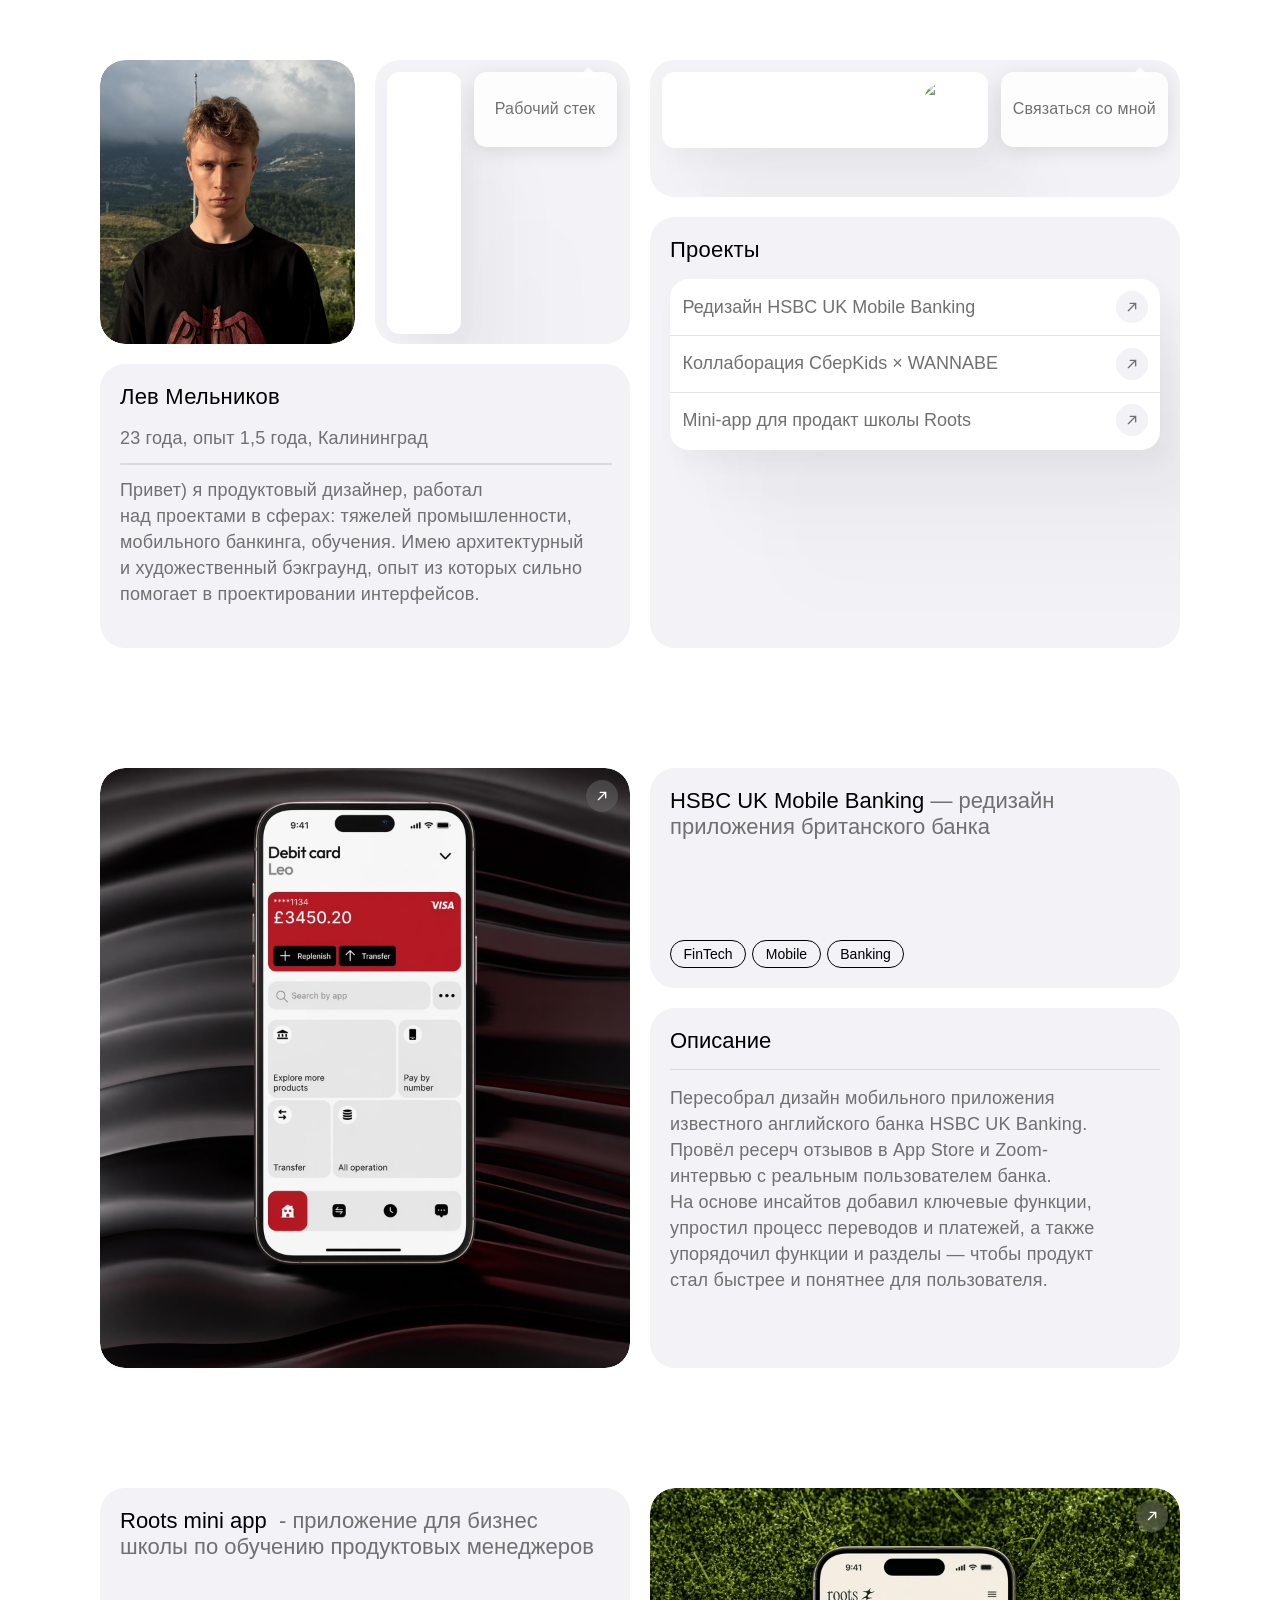
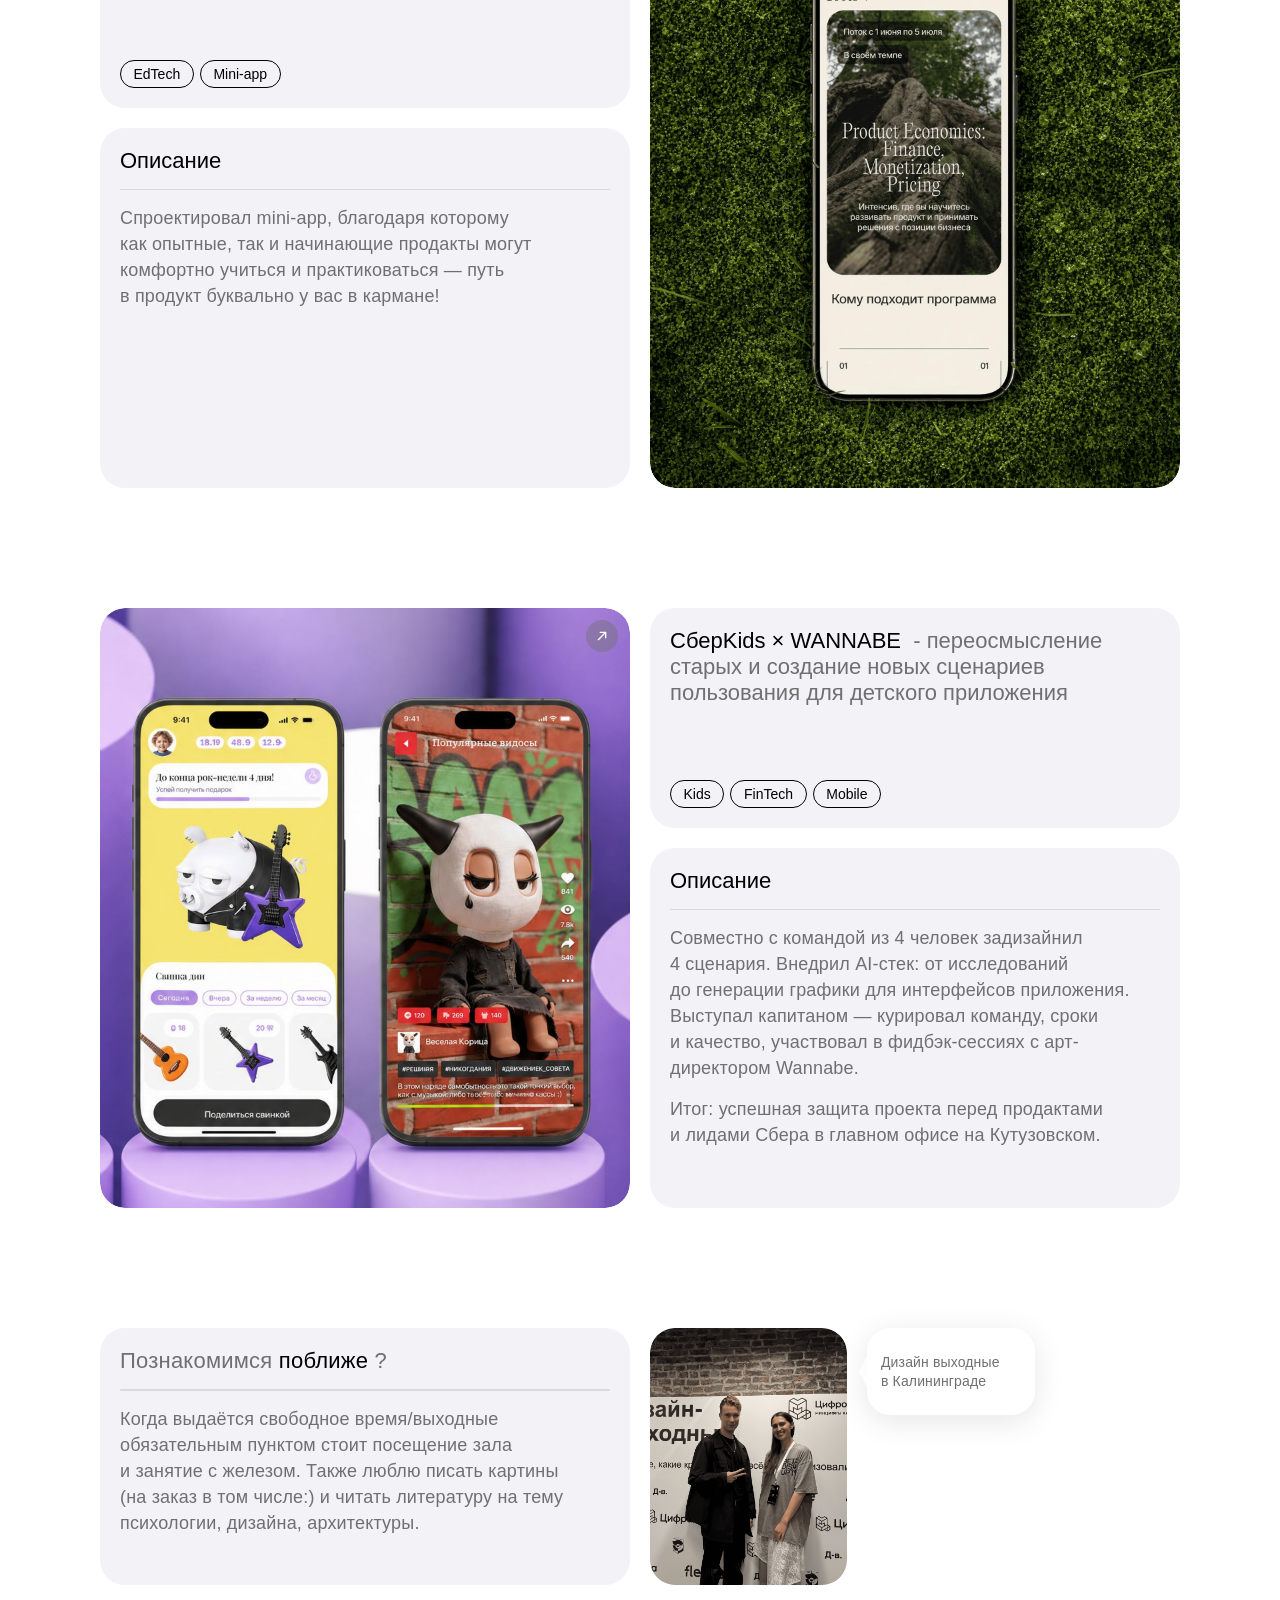
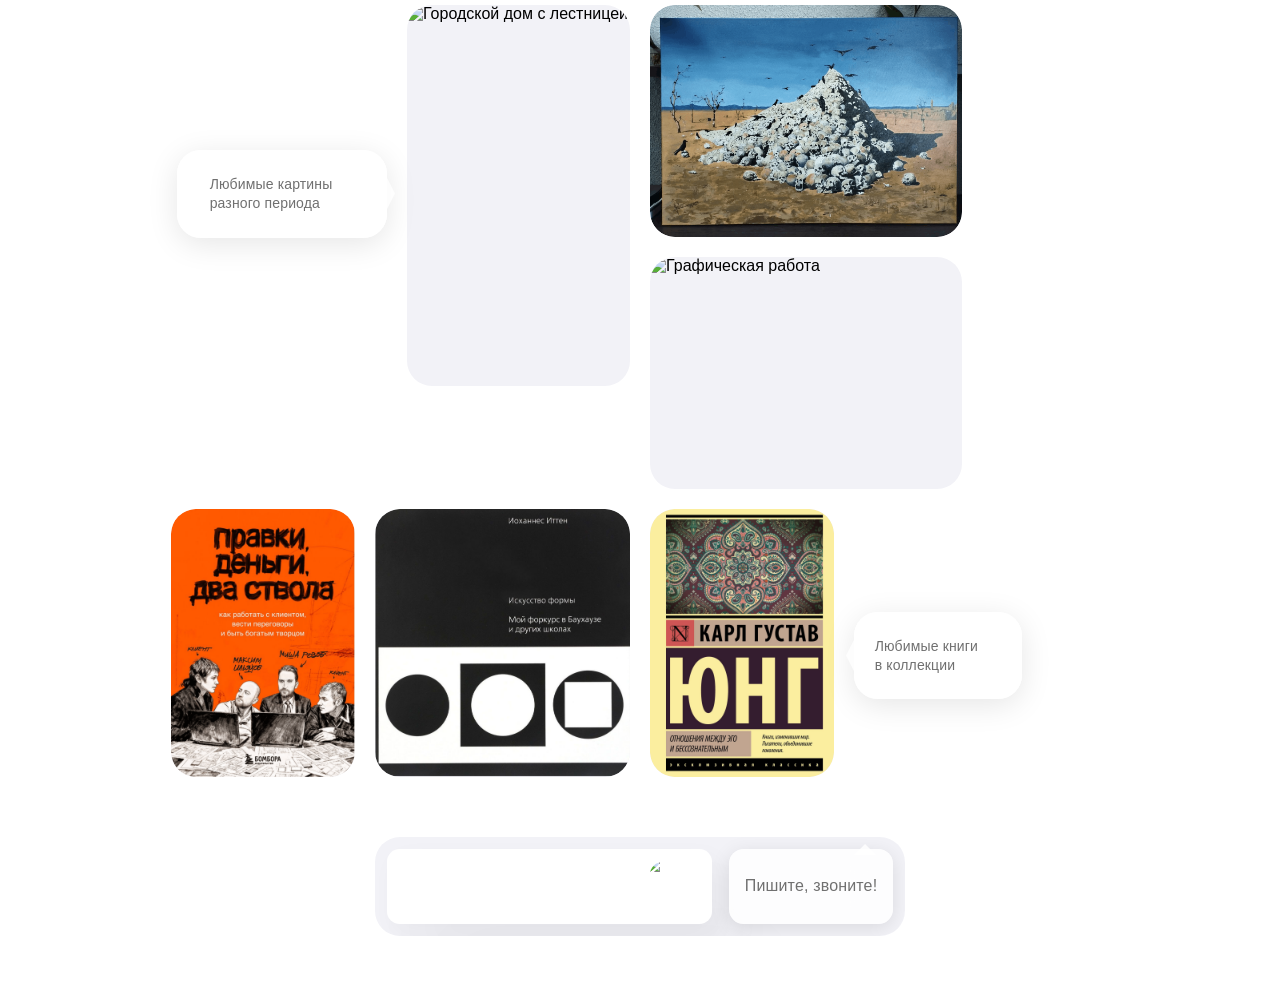
==== index.html @ fb7e4f83 "Add files via upload" ====
<!doctype html>
<html lang="ru">
  <head>
    <meta charset="UTF-8" />
    <meta name="viewport" content="width=device-width, initial-scale=1.0" />
    <title>Portfolio</title>
    <link rel="stylesheet" href="styles.css?v=4" />
  </head>
  <body>
    <main class="page-shell">
      <section class="cv-block" aria-label="Главная секция портфолио">
        <div class="cv-column cv-column-left">
          <article class="photo-card" aria-label="Фото Льва Мельникова">
            <div class="photo-frame">
              <img
                src="assets/Imagemain.png"
                alt="Лев Мельников"
              />
            </div>
          </article>

          <article class="soft-card tools-card" aria-label="Рабочий стек">
            <div class="icon-stack shadow-card">
              <span class="sprite-icon sprite-figma" aria-label="Figma"></span>
              <span class="sprite-icon sprite-ai" aria-label="Adobe Illustrator"></span>
              <span class="sprite-icon sprite-cinema" aria-label="Cinema 4D"></span>
              <span class="sprite-icon sprite-ps" aria-label="Adobe Photoshop"></span>
            </div>
            <div class="popover popover-tools">Рабочий стек</div>
          </article>

          <article class="soft-card bio-card">
            <h1>Лев Мельников</h1>
            <div class="bio-content">
              <p class="bio-meta">23 года, опыт 1,5 года, Калининград</p>
              <span class="divider" aria-hidden="true"></span>
              <p>
                Привет) я&nbsp;продуктовый дизайнер, работал над&nbsp;проектами
                в&nbsp;сферах: тяжелей промышленности, мобильного банкинга,
                обучения. Имею архитектурный и&nbsp;художественный бэкграунд,
                опыт из&nbsp;которых сильно помогает в&nbsp;проектировании
                интерфейсов.
              </p>
            </div>
          </article>
        </div>

        <div class="cv-column cv-column-right">
          <article class="soft-card contacts-card" aria-label="Контакты">
            <div class="social-row shadow-card">
              <a
                class="sprite-icon sprite-gmail"
                href="https://mail.google.com/mail/u/1"
                aria-label="Gmail"
                target="_blank"
                rel="noopener noreferrer"
              ></a>
              <a
                class="sprite-icon sprite-vk"
                href="https://vk.com/leonardofrozen2003"
                aria-label="VK"
                target="_blank"
                rel="noopener noreferrer"
              ></a>
              <a
                class="sprite-icon sprite-cv"
                href="assets/lev-melnikov-cv.pdf"
                aria-label="CV"
                target="_blank"
                rel="noopener noreferrer"
              ></a>
              <a
                class="sprite-icon sprite-telegram"
                href="https://t.me/LeonardoFrozen"
                aria-label="Telegram"
                target="_blank"
                rel="noopener noreferrer"
              ></a>
              <a
                class="instagram-icon"
                href="https://www.instagram.com/leonardo_frozen03?igsh=MW1ka3NqbWczMG00eA%3D%3D&utm_source=qr"
                aria-label="Instagram"
                target="_blank"
                rel="noopener noreferrer"
              >
                <img
                  src="https://www.figma.com/api/mcp/asset/11776b9b-a28b-4581-b0d5-c467a9445876"
                  alt=""
                />
              </a>
            </div>
            <div class="popover popover-contact">Связаться со мной</div>
          </article>

          <article class="soft-card projects-card">
            <h2>Проекты</h2>
            <div class="projects-list shadow-card">
              <a href="#project-hsbc" class="project-link">
                <span>Редизайн HSBC UK Mobile Banking</span>
                <span class="arrow-chip" aria-hidden="true">
                  <svg viewBox="0 0 24 24" focusable="false">
                    <path d="M8 16L16 8M10 8h6v6" />
                  </svg>
                </span>
              </a>
              <a href="#project-wannabe" class="project-link">
                <span>Коллаборация СберKids × WANNABE</span>
                <span class="arrow-chip" aria-hidden="true">
                  <svg viewBox="0 0 24 24" focusable="false">
                    <path d="M8 16L16 8M10 8h6v6" />
                  </svg>
                </span>
              </a>
              <a href="#project-roots" class="project-link">
                <span>Mini-app для продакт школы Roots</span>
                <span class="arrow-chip" aria-hidden="true">
                  <svg viewBox="0 0 24 24" focusable="false">
                    <path d="M8 16L16 8M10 8h6v6" />
                  </svg>
                </span>
              </a>
            </div>
          </article>
        </div>
      </section>

      <section class="project-block" id="project-hsbc" aria-label="Проект HSBC UK Mobile Banking">
        <a
          class="project-visual"
          href="https://www.behance.net/gallery/237575793/UXUI-design-for-mobile-banking-app"
          aria-label="Открыть проект HSBC UK Mobile Banking"
          target="_blank"
          rel="noopener noreferrer"
        >
          <img
            src="assets/image%20product%201.png"
            alt="Экран мобильного приложения HSBC UK Mobile Banking"
          />
          <span class="project-open-chip" aria-hidden="true">
            <svg viewBox="0 0 24 24" focusable="false">
              <path d="M8 16L16 8M10 8h6v6" />
            </svg>
          </span>
        </a>

        <div class="project-info-column">
          <article class="soft-card project-summary-card">
            <h2>
              <span>HSBC UK Mobile Banking</span>
              <span> — редизайн приложения британского банка</span>
            </h2>
            <div class="project-tags" aria-label="Категории проекта">
              <span>FinTech</span>
              <span>Mobile</span>
              <span>Banking</span>
            </div>
          </article>

          <article class="soft-card project-description-card">
            <h2>Описание</h2>
            <span class="divider" aria-hidden="true"></span>
            <p>
              Пересобрал дизайн мобильного приложения известного английского
              банка HSBC UK Banking. Провёл ресерч отзывов в&nbsp;App Store
              и&nbsp;Zoom-интервью с&nbsp;реальным пользователем банка.
              На&nbsp;основе инсайтов добавил ключевые функции, упростил
              процесс переводов и&nbsp;платежей, а&nbsp;также упорядочил
              функции и&nbsp;разделы&nbsp;— чтобы&nbsp;продукт стал быстрее
              и&nbsp;понятнее для&nbsp;пользователя.
            </p>
          </article>
        </div>
      </section>

      <section class="project-block project-block-reversed" id="project-roots" aria-label="Проект Roots mini app">
        <div class="project-info-column">
          <article class="soft-card project-summary-card">
            <h2>
              <span>Roots mini app</span>
              <span>&nbsp;- приложение для&nbsp;бизнес школы по&nbsp;обучению продуктовых менеджеров</span>
            </h2>
            <div class="project-tags" aria-label="Категории проекта">
              <span>EdTech</span>
              <span>Mini-app</span>
            </div>
          </article>

          <article class="soft-card project-description-card">
            <h2>Описание</h2>
            <span class="divider" aria-hidden="true"></span>
            <p>
              Спроектировал mini-app, благодаря которому как&nbsp;опытные,
              так&nbsp;и&nbsp;начинающие продакты могут комфортно учиться
              и&nbsp;практиковаться&nbsp;— путь в&nbsp;продукт буквально
              у&nbsp;вас в&nbsp;кармане!
            </p>
          </article>
        </div>

        <a
          class="project-visual"
          href="roots-project.html"
          aria-label="Открыть проект Roots mini app"
          target="_blank"
          rel="noopener noreferrer"
        >
          <img
            src="assets/image%20product%202.png"
            alt="Экран mini-app Roots"
          />
          <span class="project-open-chip" aria-hidden="true">
            <svg viewBox="0 0 24 24" focusable="false">
              <path d="M8 16L16 8M10 8h6v6" />
            </svg>
          </span>
        </a>
      </section>

      <section class="project-block" id="project-wannabe" aria-label="Проект СберKids × WANNABE">
        <a
          class="project-visual project-visual-cropped"
          href="https://www.behance.net/gallery/248340277/Prodlenka-II-sberKids"
          aria-label="Открыть проект СберKids × WANNABE"
          target="_blank"
          rel="noopener noreferrer"
        >
          <img
            src="assets/image%20product%203.png"
            alt="Экраны детского приложения СберKids × WANNABE"
          />
          <span class="project-open-chip" aria-hidden="true">
            <svg viewBox="0 0 24 24" focusable="false">
              <path d="M8 16L16 8M10 8h6v6" />
            </svg>
          </span>
        </a>

        <div class="project-info-column">
          <article class="soft-card project-summary-card">
            <h2>
              <span>СберKids × WANNABE</span>
              <span>&nbsp;- переосмысление старых и&nbsp;создание новых сценариев пользования для&nbsp;детского приложения</span>
            </h2>
            <div class="project-tags" aria-label="Категории проекта">
              <span>Kids</span>
              <span>FinTech</span>
              <span>Mobile</span>
            </div>
          </article>

          <article class="soft-card project-description-card project-description-card-wide">
            <h2>Описание</h2>
            <span class="divider" aria-hidden="true"></span>
            <p>
              Совместно с&nbsp;командой из&nbsp;4&nbsp;человек задизайнил
              4&nbsp;сценария. Внедрил AI-стек: от&nbsp;исследований
              до&nbsp;генерации графики для&nbsp;интерфейсов приложения.
              Выступал капитаном&nbsp;— курировал команду, сроки
              и&nbsp;качество, участвовал в&nbsp;фидбэк-сессиях
              с&nbsp;арт-директором Wannabe.
            </p>
            <p>
              Итог: успешная защита проекта перед&nbsp;продактами
              и&nbsp;лидами Сбера в&nbsp;главном офисе на&nbsp;Кутузовском.
            </p>
          </article>
        </div>
      </section>

      <section class="about-block" aria-label="Обо мне">
        <article class="soft-card about-text-card">
          <h2>
            <span>Познакомимся </span><span>поближе</span><span> ?</span>
          </h2>
          <span class="divider" aria-hidden="true"></span>
          <p>
            Когда выдаётся свободное время/выходные обязательным пунктом стоит
            посещение зала и&nbsp;занятие с&nbsp;железом. Также&nbsp;люблю
            писать картины (на&nbsp;заказ в&nbsp;том&nbsp;числе:) и&nbsp;читать
            литературу на&nbsp;тему психологии, дизайна, архитектуры.
          </p>
        </article>

        <figure class="about-photo about-photo-event">
          <img
            src="assets/image1.png"
            alt="Лев на дизайн-выходных в Калининграде"
          />
        </figure>
        <figure class="about-photo about-photo-book-orange">
          <img
            src="assets/image7.png"
            alt="Книга Правки, деньги, два ствола"
          />
        </figure>
        <figure class="about-photo about-photo-book-jung">
          <img
            src="assets/image5.png"
            alt="Книга Карл Густав Юнг"
          />
        </figure>
        <figure class="about-photo about-photo-book-form">
          <img
            src="assets/image6.png"
            alt="Книга Искусство формы"
          />
        </figure>
        <figure class="about-photo about-photo-painting-blue">
          <img
            src="assets/image3.png"
            alt="Картина с морским пейзажем"
          />
        </figure>
        <figure class="about-photo about-photo-drawing">
          <img
            src="assets/image4.png"
            alt="Графическая работа"
          />
        </figure>
        <figure class="about-photo about-photo-house">
          <img
            src="assets/image2.png"
            alt="Городской дом с лестницей"
          />
        </figure>

        <div class="about-callout about-callout-event">
          <p>Дизайн выходные</p>
          <p>в&nbsp;Калининграде</p>
        </div>
        <div class="about-callout about-callout-paintings">
          <p>Любимые картины</p>
          <p>разного периода</p>
        </div>
        <div class="about-callout about-callout-books">
          <p>Любимые книги</p>
          <p>в&nbsp;коллекции</p>
        </div>

        <div class="about-contact-bar soft-card">
          <div class="about-social-row shadow-card">
            <a
              class="sprite-icon sprite-gmail"
              href="https://mail.google.com/mail/u/1"
              aria-label="Gmail"
              target="_blank"
              rel="noopener noreferrer"
            ></a>
            <a
              class="sprite-icon sprite-vk"
              href="https://vk.com/leonardofrozen2003"
              aria-label="VK"
              target="_blank"
              rel="noopener noreferrer"
            ></a>
            <a
              class="sprite-icon sprite-cv"
              href="assets/lev-melnikov-cv.pdf"
              aria-label="CV"
              target="_blank"
              rel="noopener noreferrer"
            ></a>
            <a
              class="sprite-icon sprite-telegram"
              href="https://t.me/LeonardoFrozen"
              aria-label="Telegram"
              target="_blank"
              rel="noopener noreferrer"
            ></a>
            <a
              class="instagram-icon"
              href="https://www.instagram.com/leonardo_frozen03?igsh=MW1ka3NqbWczMG00eA%3D%3D&utm_source=qr"
              aria-label="Instagram"
              target="_blank"
              rel="noopener noreferrer"
            >
              <img
                src="https://www.figma.com/api/mcp/asset/7b0c430f-86d0-4d1e-bb7d-20600fe38db0"
                alt=""
              />
            </a>
          </div>
          <div class="popover about-contact-popover">Пишите, звоните!</div>
        </div>
      </section>
    </main>
  </body>
</html>
---- styles.css ----
:root {
  --asset-sprite: url("https://www.figma.com/api/mcp/asset/a14ec272-a2e9-4546-84e0-f333217ca98d");
  --surface: #f2f2f7;
  --line: rgba(0, 0, 0, 0.1);
  --text: #000;
  --muted: #707070;
  --card-radius: 25px;
  --inner-radius: 12.5px;
  --soft-shadow:
    166.25px 231.875px 80px rgba(56, 56, 56, 0),
    106.25px 148.125px 73.125px rgba(56, 56, 56, 0.01),
    60px 83.75px 61.875px rgba(56, 56, 56, 0.02),
    26.875px 36.875px 45.625px rgba(56, 56, 56, 0.03),
    6.875px 9.375px 25px rgba(56, 56, 56, 0.04);
  font-family: "SF Pro Display", "SF Pro Text", -apple-system, BlinkMacSystemFont,
    "Segoe UI", sans-serif;
}

* {
  box-sizing: border-box;
}

html,
body {
  margin: 0;
  min-height: 100%;
}

html {
  scroll-behavior: smooth;
}

body {
  background: #fff;
  color: var(--text);
}

a {
  color: inherit;
  text-decoration: none;
}

.page-shell {
  min-height: 100vh;
  display: flex;
  flex-direction: column;
  align-items: center;
  padding-inline: 0;
  padding-block: 0;
}

.cv-block {
  width: min(100%, 1200px);
  min-height: 708px;
  margin-inline: auto;
  display: grid;
  grid-template-columns: repeat(2, 530px);
  gap: 20px;
  justify-content: center;
  padding: 60px;
  background: #fff;
}

.project-block {
  width: min(100%, 1200px);
  min-height: 720px;
  margin-inline: auto;
  scroll-margin-top: 0;
  display: grid;
  grid-template-columns: repeat(2, 530px);
  grid-template-rows: 600px;
  gap: 20px;
  justify-content: center;
  padding: 60px;
  background: #fff;
}

.cv-column {
  width: 530px;
}

.cv-column-left {
  display: grid;
  grid-template-columns: repeat(2, 255px);
  grid-template-rows: repeat(2, 284px);
  gap: 20px;
}

.cv-column-right {
  display: flex;
  flex-direction: column;
  gap: 20px;
}

.soft-card {
  overflow: hidden;
  border-radius: var(--card-radius);
  background: var(--surface);
}

.shadow-card {
  background: #fff;
  border-radius: var(--inner-radius);
  box-shadow: var(--soft-shadow);
}

.photo-card {
  position: relative;
  overflow: hidden;
  border-radius: var(--card-radius);
}

.photo-frame {
  position: absolute;
  inset: 0;
  width: 100%;
  height: 100%;
  overflow: hidden;
  border-radius: var(--card-radius);
}

.photo-frame img {
  position: absolute;
  inset: 0;
  width: 100%;
  height: 100%;
  max-width: none;
  object-fit: fill;
}

.tools-card {
  position: relative;
  display: flex;
  align-items: flex-start;
  gap: 12.5px;
  padding: 12px;
}

.icon-stack {
  width: 74px;
  min-height: 261.5px;
  display: flex;
  flex-direction: column;
  gap: 12.5px;
  align-items: flex-start;
  padding: 12px;
}

.contacts-card {
  height: 137px;
  display: flex;
  align-items: flex-start;
  gap: 12.5px;
  padding: 12px;
}

.social-row {
  width: 326px;
  height: 76px;
  display: flex;
  align-items: flex-start;
  gap: 12.5px;
  padding: 13px;
}

.sprite-icon,
.instagram-icon {
  position: relative;
  display: block;
  width: 50px;
  height: 50px;
  flex: 0 0 50px;
  overflow: hidden;
  border-radius: 12.5px;
}

.sprite-icon::before {
  content: "";
  position: absolute;
  width: 398.85%;
  height: 408.24%;
  background-image: var(--asset-sprite);
  background-repeat: no-repeat;
  background-size: 100% 100%;
}

.sprite-figma::before {
  left: -149.28%;
  top: -27.75%;
}

.sprite-ai::before {
  left: -28.78%;
  top: -271.78%;
}

.sprite-cinema::before {
  left: -29.08%;
  top: -27.55%;
}

.sprite-ps::before {
  left: -269.73%;
  top: -27.55%;
}

.sprite-gmail::before {
  left: -149.46%;
  top: -149.49%;
}

.sprite-vk::before {
  left: -148.95%;
  top: -271.78%;
}

.sprite-cv::before {
  left: -270.01%;
  top: -271.78%;
}

.sprite-telegram::before {
  width: 400.58%;
  height: 404.66%;
  left: -271.03%;
  top: -148.18%;
}

.instagram-icon img {
  position: absolute;
  top: -15.71%;
  left: -16%;
  width: 132%;
  height: 128.93%;
  max-width: none;
}

.popover {
  position: relative;
  height: 75px;
  display: grid;
  place-items: center;
  text-align: center;
  color: var(--muted);
  font-size: 16px;
  font-weight: 300;
  line-height: 18.75px;
  letter-spacing: 0.16px;
  border-radius: 13px;
  background: rgba(255, 255, 255, 0.84);
  box-shadow: 0 3.875px 19.375px rgba(0, 0, 0, 0.1);
  backdrop-filter: blur(19.375px);
  -webkit-backdrop-filter: blur(19.375px);
}

.popover::before {
  content: "";
  position: absolute;
  top: -5px;
  right: 17px;
  width: 22px;
  height: 11px;
  border-radius: 4px 4px 0 0;
  background: rgba(255, 255, 255, 0.84);
  clip-path: polygon(50% 0, 100% 100%, 0 100%);
}

.popover-tools {
  width: 143px;
  margin-left: 0;
}

.popover-contact {
  width: 168px;
}

.popover-tools::before {
  right: 17.3px;
}

.popover-contact::before {
  right: 16.93px;
}

.bio-card {
  grid-column: 1 / span 2;
  padding: 20px;
}

.bio-card h1,
.projects-card h2 {
  margin: 0;
  color: var(--text);
  font-size: 22px;
  font-weight: 400;
  line-height: 1.2;
  letter-spacing: 0.22px;
}

.bio-content {
  width: 492px;
  display: flex;
  flex-direction: column;
  gap: 12px;
  margin-top: 15px;
}

.bio-content p {
  margin: 0;
  color: var(--muted);
  font-size: 18px;
  font-weight: 300;
  line-height: 26px;
  letter-spacing: 0.18px;
  text-wrap: pretty;
}

.bio-meta {
  line-height: 21px;
  letter-spacing: 0;
}

.divider {
  display: block;
  width: 100%;
  height: 1.25px;
  border-radius: 6.25px;
  background: var(--line);
}

.projects-card {
  height: 431px;
  padding: 20px;
}

.projects-list {
  width: 490px;
  height: 171.25px;
  display: flex;
  flex-direction: column;
  margin-top: 15.625px;
  overflow: hidden;
  border-radius: 18.75px;
}

.project-link {
  min-height: 56.25px;
  display: flex;
  align-items: center;
  gap: 6.25px;
  padding: 0 12.5px;
  color: var(--muted);
  font-size: 18px;
  font-weight: 300;
  line-height: 25px;
  transition:
    color 160ms ease,
    background-color 160ms ease;
}

.project-link + .project-link {
  border-top: 1.25px solid var(--line);
}

.project-link span:first-child {
  flex: 1;
}

.project-link:hover,
.project-link:focus-visible {
  color: var(--text);
  background: rgba(242, 242, 247, 0.55);
  outline: none;
}

.arrow-chip {
  position: relative;
  width: 32px;
  height: 32px;
  flex: 0 0 32px;
  display: grid;
  place-items: center;
  font-size: 0;
  color: #707070;
  border: 0;
  border-radius: 32px;
  background: #f2f2f7;
  transition:
    color 160ms ease,
    background-color 160ms ease,
    border-color 160ms ease,
    transform 160ms ease;
}

.arrow-chip svg,
.project-open-chip svg {
  width: 22px;
  height: 22px;
  display: block;
  fill: none;
  stroke: currentColor;
  stroke-width: 1.45;
  stroke-linecap: round;
  stroke-linejoin: round;
}

.project-link:hover .arrow-chip,
.project-link:focus-visible .arrow-chip,
.project-link:active .arrow-chip {
  background: var(--muted);
  color: #fff;
  transform: translateY(-1px);
}

.social-row a {
  transition:
    transform 160ms ease,
    filter 160ms ease;
}

.social-row a:hover,
.social-row a:focus-visible {
  transform: translateY(-2px);
  filter: saturate(1.08);
  outline: none;
}

.project-visual {
  position: relative;
  display: flex;
  align-items: flex-start;
  justify-content: flex-end;
  width: 530px;
  height: 600px;
  overflow: hidden;
  padding: 12px;
  border-radius: var(--card-radius);
}

.project-visual > img {
  position: absolute;
  inset: 0;
  width: 100%;
  height: 100%;
  object-fit: fill;
  border-radius: var(--card-radius);
}

.project-visual-cropped > img {
  inset: 0;
  width: 100%;
  height: 100%;
}

.project-open-chip {
  position: relative;
  z-index: 1;
  width: 32px;
  height: 32px;
  flex: 0 0 32px;
  display: grid;
  place-items: center;
  font-size: 0;
  border: 0;
  border-radius: 32px;
  background: rgba(112, 112, 112, 0.42);
  transition:
    transform 160ms ease,
    background-color 160ms ease;
  color: #fff;
  backdrop-filter: blur(8px);
  -webkit-backdrop-filter: blur(8px);
}

.project-visual:hover .project-open-chip,
.project-visual:focus-visible .project-open-chip {
  transform: translateY(-2px);
  background: var(--muted);
}

.project-info-column {
  width: 530px;
  height: 600px;
  display: flex;
  flex-direction: column;
  gap: 20px;
}

.project-summary-card {
  height: 220px;
  display: flex;
  flex-direction: column;
  justify-content: space-between;
  padding: 20px;
}

.project-summary-card h2 {
  max-width: 490px;
  margin: 0;
  color: var(--text);
  font-size: 22px;
  font-weight: 400;
  line-height: normal;
}

.project-summary-card h2 span:last-child {
  color: var(--muted);
}

.project-tags {
  display: flex;
  align-items: center;
  gap: 6.25px;
}

.project-tags span {
  height: 28px;
  display: inline-flex;
  align-items: center;
  justify-content: center;
  padding: 5px 12.5px;
  border: 0.625px solid var(--text);
  border-radius: 18.75px;
  color: var(--text);
  font-size: 14px;
  font-weight: 400;
  line-height: normal;
  white-space: nowrap;
}

.project-description-card {
  height: 360px;
  display: flex;
  flex-direction: column;
  gap: 15px;
  padding: 20px;
}

.project-description-card h2 {
  width: 451.25px;
  margin: 0;
  color: var(--text);
  font-size: 22px;
  font-weight: 400;
  line-height: normal;
}

.project-description-card p {
  width: 451.25px;
  margin: 0;
  color: var(--muted);
  font-size: 18px;
  font-weight: 300;
  line-height: 26px;
  letter-spacing: 0.18px;
  text-wrap: pretty;
}

.project-description-card-wide p {
  width: 484px;
}

@media (min-width: 1241px) {
  .cv-block {
    --home-scale: clamp(1, calc(100vw / 1200px), 1.6);
    width: 1200px;
    min-height: 708px;
    transform: scale(var(--home-scale));
    transform-origin: top center;
    margin-bottom: calc(708px * (var(--home-scale) - 1));
  }

  #project-hsbc {
    --project-one-scale: clamp(1, calc(100vw / 1200px), 1.6);
    width: 1200px;
    min-height: 720px;
    transform: scale(var(--project-one-scale));
    transform-origin: top center;
    margin-bottom: calc(720px * (var(--project-one-scale) - 1));
  }

  #project-roots {
    --project-two-scale: clamp(1, calc(100vw / 1200px), 1.6);
    width: 1200px;
    min-height: 720px;
    transform: scale(var(--project-two-scale));
    transform-origin: top center;
    margin-bottom: calc(720px * (var(--project-two-scale) - 1));
  }

  #project-wannabe {
    --project-three-scale: clamp(1, calc(100vw / 1200px), 1.6);
    width: 1200px;
    min-height: 720px;
    transform: scale(var(--project-three-scale));
    transform-origin: top center;
    margin-bottom: calc(720px * (var(--project-three-scale) - 1));
  }

  .about-block {
    --about-scale: clamp(1, calc(100vw / 1200px), 1.6);
    transform: scale(var(--about-scale));
    transform-origin: top center;
    margin-bottom: calc(1328px * (var(--about-scale) - 1));
  }
}

.about-block {
  --asset-sprite: url("https://www.figma.com/api/mcp/asset/fefeb1e1-4499-4b4b-985c-f4677d14222a");
  position: relative;
  width: min(100%, 1200px);
  height: 1328px;
  margin-inline: auto;
  overflow: hidden;
  background: #fff;
}

.about-text-card {
  position: absolute;
  top: 60px;
  left: 60px;
  width: 530px;
  height: 257px;
  display: flex;
  flex-direction: column;
  gap: 15px;
  padding: 20px;
}

.about-text-card h2 {
  width: 468.125px;
  margin: 0;
  color: var(--muted);
  font-size: 22px;
  font-weight: 300;
  line-height: 26.25px;
  letter-spacing: 0.22px;
}

.about-text-card h2 span:nth-child(2) {
  color: var(--text);
}

.about-text-card p {
  width: 468.125px;
  margin: 0;
  color: var(--muted);
  font-size: 18px;
  font-weight: 300;
  line-height: 26px;
  letter-spacing: 0.18px;
  text-wrap: pretty;
}

.about-photo {
  position: absolute;
  margin: 0;
  overflow: hidden;
  border-radius: var(--card-radius);
  background: var(--surface);
}

.about-photo img {
  position: absolute;
  inset: 0;
  width: 100%;
  height: 100%;
  max-width: none;
  object-fit: fill;
}

.about-photo-event { top: 60px; left: 610px; width: 197px; height: 257px; }
.about-photo-book-orange { top: 841px; left: 131px; width: 184px; height: 268px; }
.about-photo-book-jung { top: 841px; left: 610px; width: 184px; height: 268px; }
.about-photo-book-form { top: 841px; left: 335px; width: 255px; height: 268px; }
.about-photo-painting-blue { top: 337px; left: 610px; width: 312px; height: 232px; }
.about-photo-drawing { top: 589px; left: 610px; width: 312px; height: 232px; }
.about-photo-house { top: 337px; left: 367px; width: 223px; height: 381px; }

.about-callout {
  position: absolute;
  display: flex;
  flex-direction: column;
  justify-content: center;
  color: var(--muted);
  font-size: 14px;
  font-weight: 300;
  line-height: 18.75px;
  letter-spacing: 0.14px;
  background: rgba(255, 255, 255, 0.84);
  box-shadow: 0 6.25px 31.25px rgba(0, 0, 0, 0.1);
  backdrop-filter: blur(31.25px);
  -webkit-backdrop-filter: blur(31.25px);
}

.about-callout p {
  margin: 0;
}

.about-callout-event,
.about-callout-books {
  width: 168px;
  height: 87px;
  padding-left: 14px;
  border-radius: 23.75px;
}

.about-callout-event { top: 60px; left: 827px; }
.about-callout-books { top: 944px; left: 814px; padding-left: 20.625px; }

.about-callout-event::before,
.about-callout-books::before {
  content: "";
  position: absolute;
  left: -8px;
  top: 26px;
  width: 9px;
  height: 35px;
  background: rgba(255, 255, 255, 0.84);
  clip-path: polygon(100% 0, 0 50%, 100% 100%);
}

.about-callout-paintings {
  top: 482px;
  left: 137px;
  width: 210px;
  height: 88px;
  padding-left: 32.625px;
  border-radius: 23.75px;
}

.about-callout-paintings::after {
  content: "";
  position: absolute;
  right: -8px;
  top: 26px;
  width: 9px;
  height: 35px;
  background: rgba(255, 255, 255, 0.84);
  clip-path: polygon(0 0, 100% 50%, 0 100%);
}

.about-contact-bar {
  position: absolute;
  top: 1169px;
  left: 335px;
  width: 530px;
  height: 99px;
  display: flex;
  align-items: flex-start;
  justify-content: space-between;
  padding: 12px;
}

.about-social-row {
  width: 325px;
  height: 75px;
  display: flex;
  align-items: flex-start;
  gap: 12.5px;
  padding: 12.5px;
}

.about-social-row a {
  transition:
    transform 160ms ease,
    filter 160ms ease;
}

.about-social-row a:hover,
.about-social-row a:focus-visible {
  transform: translateY(-2px);
  filter: saturate(1.08);
  outline: none;
}

.about-contact-popover {
  width: 164px;
  height: 75px;
  border-radius: 14.725px;
}

.about-contact-popover::before {
  right: 16.93px;
}

.case-page {
  --case-bg: #fff;
  min-height: 100vh;
  background: var(--case-bg);
}

.case-shell {
  width: min(100vw, 1920px);
  margin-inline: auto;
  background: var(--case-bg);
}

.case-hero {
  width: 100%;
  aspect-ratio: 1200 / 675;
  padding: 4.1666667% 4.1666667% 0;
  background: var(--case-bg);
}

.roots-case-page {
  --case-bg: #fff9e7;
}

.roots-case-image {
  position: relative;
  width: 100%;
  height: 100%;
  overflow: hidden;
  border-radius: clamp(4px, 1.5625vw, 30px) clamp(4px, 1.5625vw, 30px) 0 0;
}

.roots-case-image img {
  position: absolute;
  top: -0.02%;
  left: -1.45%;
  width: 102.09%;
  height: 100.33%;
  max-width: none;
  object-fit: fill;
}

.roots-about-section {
  position: relative;
  width: 100%;
  aspect-ratio: 1200 / 695;
  overflow: hidden;
  background: #434a40;
  color: #fff9e7;
  font-family: "RF Dewi", "SF Pro Display", "SF Pro Text", -apple-system, BlinkMacSystemFont,
    "Segoe UI", sans-serif;
}

.roots-about-label,
.roots-about-copy,
.roots-task-card,
.roots-task-text {
  position: absolute;
}

.roots-about-label {
  top: 8.6331%;
  left: 4.1667%;
  width: 9.25%;
  margin: 0;
  color: #fff9e7;
  font-size: clamp(12px, 1.6667vw, 32px);
  font-weight: 400;
  line-height: normal;
}

.roots-about-copy {
  top: 8.6331%;
  left: 26.125%;
  width: 64.5833%;
  margin: 0;
  color: #fff9e7;
  font-size: clamp(12px, 1.6667vw, 32px);
  font-weight: 400;
  line-height: normal;
}

.roots-about-copy p {
  margin: 0;
}

.roots-task-card {
  top: 38.9928%;
  left: 4.1667%;
  width: 91.6667%;
  height: 52.3741%;
  overflow: hidden;
  border-radius: clamp(4px, 1.5625vw, 30px);
}

.roots-task-card > img {
  position: absolute;
  top: -0.52%;
  left: -1.02%;
  width: 116%;
  height: 101.5%;
  max-width: none;
  object-fit: fill;
}

.roots-task-text {
  left: 35.2727%;
  width: 59.0909%;
  color: #434a40;
  line-height: normal;
}

.roots-task-text h2 {
  margin: 0 0 1.0417vw;
  color: #1d1f1c;
  font-size: clamp(11px, 1.4583vw, 28px);
  font-weight: 600;
  line-height: normal;
}

.roots-task-text p {
  margin: 0;
  color: #434a40;
  font-size: clamp(9px, 1.25vw, 24px);
  font-weight: 400;
  line-height: normal;
  text-wrap: pretty;
}

.roots-task-text-task {
  top: 16.4835%;
}

.roots-task-text-goal {
  top: 64.2857%;
}

.roots-research-section {
  position: relative;
  width: 100%;
  aspect-ratio: 1200 / 675;
  overflow: hidden;
  background: #434a40;
  color: #6b636e;
  font-family: "RF Dewi", "SF Pro Display", "SF Pro Text", -apple-system, BlinkMacSystemFont,
    "Segoe UI", sans-serif;
}

.roots-research-title {
  position: absolute;
  top: 8.8889%;
  left: 4.1667%;
  width: 10.625%;
  margin: 0;
  color: #fff9e7;
  font-size: clamp(12px, 1.6667vw, 32px);
  font-weight: 400;
  line-height: normal;
}

.roots-research-card {
  position: absolute;
  width: 28.0833%;
  padding: 1.5625%;
  border-radius: clamp(4px, 1.5625vw, 30px);
  background: #fff;
  font-weight: 400;
  line-height: normal;
}

.roots-research-card h3 {
  margin: 0 0 1.25vw;
  color: #1d1f1c;
  font-size: clamp(11px, 1.5vw, 28.8px);
  font-weight: 600;
  line-height: normal;
}

.roots-research-card ul {
  display: flex;
  flex-direction: column;
  gap: clamp(5px, 1.1458vw, 22px);
  margin: 0;
  padding-left: clamp(13px, 1.875vw, 36px);
  color: #6b636e;
  font-size: clamp(9px, 1.25vw, 24px);
  line-height: normal;
}

.roots-research-card li {
  margin: 0;
  padding-left: 0;
}

.roots-research-card p,
.roots-values-list p {
  margin: 0;
  color: #6b636e;
  font-size: clamp(9px, 1.25vw, 24px);
  font-weight: 400;
  line-height: normal;
}

.roots-research-card-pains {
  top: 17.4815%;
  left: 4.1667%;
  height: 72.8889%;
}

.roots-research-card-features {
  top: 17.4815%;
  left: 35.9167%;
  height: 72.8889%;
  background: #fff9e7;
}

.roots-research-card-features ul {
  gap: clamp(4px, 0.8333vw, 16px);
}

.roots-research-card-mission,
.roots-research-card-values,
.roots-research-card-vision {
  left: 67.75%;
}

.roots-research-card-mission {
  top: 17.4815%;
  height: 16.2963%;
}

.roots-research-card-values {
  top: 40.2963%;
  height: 22.0741%;
}

.roots-research-card-vision {
  top: 68.7407%;
  height: 21.6296%;
}

.roots-values-list {
  display: flex;
  flex-direction: column;
  gap: clamp(5px, 0.8333vw, 16px);
}

.roots-jtbd-section {
  position: relative;
  width: 100%;
  aspect-ratio: 1200 / 195;
  overflow: hidden;
  background: #434a40;
  color: #fff9e7;
  font-family: "RF Dewi", "SF Pro Display", "SF Pro Text", -apple-system, BlinkMacSystemFont,
    "Segoe UI", sans-serif;
  font-weight: 400;
  line-height: normal;
}

.roots-jtbd-title,
.roots-jtbd-copy {
  position: absolute;
  margin: 0;
  color: #fff9e7;
  font-weight: 400;
  line-height: normal;
}

.roots-jtbd-title {
  top: 30.7692%;
  left: 4.1667%;
  width: 8.2292%;
  font-size: clamp(12px, 1.6667vw, 32px);
}

.roots-jtbd-copy {
  top: 30.7692%;
  font-size: clamp(9px, 1.25vw, 24px);
  text-wrap: pretty;
}

.roots-jtbd-copy-first {
  left: 16.7708%;
  width: 25.7813%;
}

.roots-jtbd-copy-second {
  left: 57.0833%;
  width: 27.8333%;
}

.roots-business-section {
  position: relative;
  width: 100%;
  aspect-ratio: 1200 / 608;
  overflow: hidden;
  background: #fff9e7;
  color: #fff9e7;
  font-family: "RF Dewi", "SF Pro Display", "SF Pro Text", -apple-system, BlinkMacSystemFont,
    "Segoe UI", sans-serif;
}

.roots-business-mockup,
.roots-business-card {
  position: absolute;
  top: 9.8684%;
  margin: 0;
  border-radius: clamp(4px, 1.5625vw, 30px);
  overflow: hidden;
}

.roots-business-mockup {
  left: 4.1667%;
  width: 54.1667%;
  height: 80.2632%;
}

.roots-business-mockup img {
  width: 100%;
  height: 100%;
  display: block;
  object-fit: cover;
}

.roots-business-card {
  left: 60.4167%;
  width: 35.4167%;
  height: 61.8421%;
  padding: 1.5625%;
  background: #434a40;
}

.roots-business-card h2 {
  margin: 0 0 1.25vw;
  color: #fff9e7;
  font-size: clamp(11px, 1.4583vw, 28px);
  font-weight: 600;
  line-height: normal;
}

.roots-business-card ul {
  display: flex;
  flex-direction: column;
  gap: clamp(4px, 0.8333vw, 16px);
  margin: 0;
  padding-left: clamp(13px, 1.875vw, 36px);
  color: #fff9e7;
  font-size: clamp(9px, 1.25vw, 24px);
  font-weight: 400;
  line-height: normal;
}

.roots-business-card li {
  margin: 0;
}

.roots-userflow-section {
  position: relative;
  width: 100%;
  aspect-ratio: 1200 / 717;
  overflow: hidden;
  background: #434a40;
  color: #fff9e7;
  font-family: "RF Dewi", "SF Pro Display", "SF Pro Text", -apple-system, BlinkMacSystemFont,
    "Segoe UI", sans-serif;
}

.roots-userflow-title {
  position: absolute;
  top: 8.3682%;
  left: 4.1667%;
  width: 18.5833%;
  margin: 0;
  color: #fff9e7;
  font-size: clamp(12px, 1.6667vw, 32px);
  font-weight: 400;
  line-height: normal;
  text-transform: none;
}

.roots-userflow-canvas {
  position: absolute;
  top: 16.4575%;
  left: 4.1667%;
  width: 89.3333%;
  aspect-ratio: 1072 / 539;
  overflow: visible;
}

.roots-userflow-lines {
  position: absolute;
  inset: 0;
  width: 100%;
  height: 100%;
  overflow: visible;
}

.flow-connector {
  position: absolute;
  left: var(--x);
  top: var(--y);
  width: var(--w);
  height: var(--h);
  display: block;
  max-width: none;
  pointer-events: none;
  z-index: 0;
}

.flow-node {
  position: absolute;
  left: var(--x);
  top: var(--y);
  width: var(--w);
  height: var(--h);
  display: flex;
  align-items: center;
  justify-content: center;
  padding: calc(9.375 / 1072 * 100%);
  border-radius: clamp(3px, 1.0417vw, 20px);
  font-size: clamp(5px, 0.8333vw, 16px);
  font-weight: 400;
  line-height: 1.2;
  text-align: center;
  white-space: nowrap;
  z-index: 1;
}

.node-orange {
  background: #f45720;
  color: #fff;
}

.node-dark {
  background: #1d1f1c;
  color: #fff9e7;
}

.node-muted {
  background: #6b636e;
  color: #fff9e7;
}

.node-cream {
  background: #fff9e7;
  color: #000;
}

.roots-process-section {
  position: relative;
  width: 100%;
  aspect-ratio: 1200 / 545;
  overflow: hidden;
  background: #fff9e7;
  color: #1d1f1c;
  font-family: "RF Dewi", "SF Pro Display", "SF Pro Text", -apple-system, BlinkMacSystemFont,
    "Segoe UI", sans-serif;
}

.roots-process-title {
  position: absolute;
  top: 11.0092%;
  left: 4.1667%;
  width: 18%;
  margin: 0;
  color: #1d1f1c;
  font-size: clamp(12px, 1.6667vw, 32px);
  font-weight: 400;
  line-height: normal;
}

.roots-process-timeline {
  position: absolute;
  top: 21.6514%;
  left: 4.1667%;
  width: 91.6667%;
  aspect-ratio: 1100 / 367;
  overflow: hidden;
}

.process-week {
  position: absolute;
  top: 0;
  left: var(--x);
  width: 15.4545%;
  height: 100.1362%;
  border-left: 1.587px dashed #d8d8d8;
  border-right: 1.587px dashed #d8d8d8;
}

.process-week span {
  position: absolute;
  top: 0;
  left: 26.6135%;
  color: #6b636e;
  font-size: clamp(7px, 1.0583vw, 20.32px);
  font-weight: 400;
  line-height: normal;
  white-space: nowrap;
}

.process-task {
  position: absolute;
  left: var(--x);
  top: var(--y);
  width: var(--w);
  height: 9.5368%;
  display: flex;
  align-items: center;
  justify-content: center;
  border-radius: clamp(4px, 0.9922vw, 19.05px);
  color: #fff;
  font-size: clamp(9px, 1.25vw, 24px);
  font-weight: 400;
  line-height: 1.2;
  letter-spacing: -0.03em;
  text-align: center;
  backdrop-filter: blur(2.699px);
  -webkit-backdrop-filter: blur(2.699px);
}

.task-dark {
  background: #434a40;
}

.task-muted {
  background: #6b636e;
}

.task-orange {
  background: #f45720;
}

.roots-moodboard-section {
  position: relative;
  width: 100%;
  aspect-ratio: 1200 / 710;
  overflow: hidden;
  background: #fff9e7;
  color: #000;
  font-family: "RF Dewi", "SF Pro Display", "SF Pro Text", -apple-system, BlinkMacSystemFont,
    "Segoe UI", sans-serif;
}

.roots-moodboard-inner {
  position: absolute;
  top: 8.4507%;
  left: 4.1667%;
  width: 91.6667%;
  height: 83.0986%;
}

.roots-moodboard-title {
  position: absolute;
  top: 0;
  left: 0;
  width: 11.8182%;
  margin: 0;
  color: #000;
  font-size: clamp(12px, 1.6667vw, 32px);
  font-weight: 400;
  line-height: 1.5;
  letter-spacing: -0.03em;
}

.roots-moodboard-grid {
  position: absolute;
  top: 0;
  right: 0;
  width: 80.6364%;
  height: 100%;
}

.mood-tile {
  position: absolute;
  left: var(--x);
  top: var(--y);
  width: var(--w);
  height: var(--h);
  margin: 0;
  overflow: hidden;
  border-radius: clamp(4px, 1.0417vw, 20px);
  background: #eee;
}

.mood-tile img {
  position: absolute;
  top: var(--iy, 0);
  left: var(--ix, 0);
  width: var(--iw, 100%);
  height: var(--ih, 100%);
  max-width: none;
  object-fit: cover;
}

.roots-features-one-section {
  position: relative;
  width: 100%;
  aspect-ratio: 1200 / 657;
  overflow: hidden;
  background: #434a40;
  color: #fffbe8;
  font-family: "RF Dewi", "SF Pro Display", "SF Pro Text", -apple-system, BlinkMacSystemFont,
    "Segoe UI", sans-serif;
}

.roots-features-copy {
  position: absolute;
  top: 9.1324%;
  left: 4.1667%;
  width: 23.1771%;
}

.roots-features-copy h2 {
  margin: 0 0 8.9928%;
  color: #fffbe8;
  font-size: clamp(12px, 1.6667vw, 32px);
  font-weight: 400;
  line-height: normal;
}

.roots-features-copy p {
  width: 100%;
  margin: 0;
  color: #fffbe8;
  font-size: clamp(8px, 1.1458vw, 22px);
  font-weight: 400;
  line-height: normal;
}

.roots-phone-showcase {
  position: absolute;
  top: 9.1324%;
  left: 41.8333%;
  width: 54%;
  height: 69.5586%;
  display: flex;
  flex-direction: column;
  gap: 2.7352%;
  overflow: visible;
}

.roots-phone-showcase-title {
  width: 100%;
  height: 8.0689%;
  display: flex;
  align-items: center;
  justify-content: center;
  padding: 1.4468% 3.6651%;
  border-radius: clamp(4px, 0.9375vw, 18px);
  background: #f3f3f3;
}

.roots-phone-showcase-title span {
  color: #1d1f1c;
  font-size: clamp(9px, 1.25vw, 24px);
  font-weight: 400;
  line-height: normal;
  white-space: nowrap;
}

.roots-phone-row {
  width: 100%;
  height: 89.3651%;
  display: flex;
  align-items: center;
  gap: 3.6651%;
  overflow: visible;
}

.roots-phone-mockup {
  position: relative;
  width: 30.8642%;
  height: 100%;
  flex: 0 0 30.8642%;
  margin: 0;
  overflow: visible;
}

.phone-screen {
  position: absolute;
  left: 5%;
  top: 7.4999%;
  width: 90%;
  overflow: hidden;
  border-radius: 0 0 clamp(8px, 1.5625vw, 30px) clamp(8px, 1.5625vw, 30px);
  z-index: 1;
}

.roots-phone-mockup-tall .phone-screen {
  z-index: 4;
}

.phone-screen img {
  position: absolute;
  left: 0;
  top: 0;
  width: 100%;
  max-width: none;
}

.phone-screen-first {
  height: 90.902%;
}

.phone-screen-first img {
  top: 0;
  left: -0.09%;
  width: 100.18%;
  height: 105.56%;
}

.phone-screen-second {
  left: 5.25%;
  width: 89.75%;
  height: 111.898%;
}

.phone-screen-second img {
  top: -0.01%;
  width: 100%;
  height: 100.02%;
}

.phone-screen-third {
  height: 91.0551%;
}

.phone-screen-third img {
  top: -0.08%;
  width: 100%;
  height: 114.95%;
}

.phone-status {
  position: absolute;
  top: 1.5884%;
  left: 5%;
  width: 90%;
  height: 5.96%;
  z-index: 2;
}

.phone-frame-wrap {
  position: absolute;
  left: 50%;
  top: calc(50% + 0.17px);
  width: 100%;
  height: 100.085%;
  display: flex;
  align-items: center;
  justify-content: center;
  transform: translate(-50%, -50%);
  z-index: 3;
  pointer-events: none;
}

.phone-frame {
  width: 204.375%;
  height: 48.9297%;
  max-width: none;
  object-fit: fill;
  transform: rotate(90deg);
  transform-origin: center;
}

.roots-features-three-section {
  position: relative;
  width: 100%;
  aspect-ratio: 1200 / 695;
  overflow: hidden;
  background: #fef9e6;
  color: #1d1f1c;
  font-family: "RF Dewi", "SF Pro Display", "SF Pro Text", -apple-system, BlinkMacSystemFont,
    "Segoe UI", sans-serif;
}

.roots-features-three-copy {
  position: absolute;
  top: 8.6331%;
  left: 4.1667%;
  width: 23.5417%;
}

.roots-features-three-copy h2 {
  margin: 0 0 8.8496%;
  color: #434a40;
  font-size: clamp(12px, 1.6667vw, 32px);
  font-weight: 400;
  line-height: normal;
}

.roots-features-three-copy p {
  width: 101.1062%;
  margin: 0;
  color: #1d1f1c;
  font-size: clamp(9px, 1.25vw, 24px);
  font-weight: 400;
  line-height: normal;
}

.roots-newsletter-title {
  position: absolute;
  top: 8.6331%;
  left: 41.5833%;
  width: 54%;
  height: 5.3237%;
  display: flex;
  align-items: center;
  justify-content: center;
  padding: 0.7813% 1.9792%;
  border-radius: clamp(4px, 0.9375vw, 18px);
  background: #fff;
}

.roots-newsletter-title span {
  color: #1d1f1c;
  font-size: clamp(9px, 1.25vw, 24px);
  font-weight: 400;
  line-height: normal;
  white-space: nowrap;
}

.roots-newsletter-mockup {
  position: absolute;
  top: 15.7374%;
  left: 41.6146%;
  width: 54.2188%;
  height: 75.6295%;
  margin: 0;
  overflow: hidden;
  border-radius: clamp(6px, 1.5625vw, 30px);
}

.roots-newsletter-mockup img {
  position: absolute;
  top: -2.56%;
  left: -28.72%;
  width: 157.38%;
  height: 107.92%;
  max-width: none;
  object-fit: fill;
}

.roots-features-two-section {
  position: relative;
  width: 100%;
  aspect-ratio: 1200 / 578;
  overflow: hidden;
  background: #434a40;
  color: #fef9e6;
  font-family: "RF Dewi", "SF Pro Display", "SF Pro Text", -apple-system, BlinkMacSystemFont,
    "Segoe UI", sans-serif;
}

.roots-features-two-title {
  position: absolute;
  top: 10.3806%;
  left: 4.1667%;
  width: 8.2292%;
  margin: 0;
  color: #fef9e6;
  font-size: clamp(12px, 1.6667vw, 32px);
  font-weight: 400;
  line-height: normal;
}

.roots-features-two-copy-left,
.roots-features-two-copy-right {
  position: absolute;
  top: 18.9446%;
  width: 16.7188%;
  margin: 0;
  color: #fef9e6;
  font-size: clamp(9px, 1.25vw, 24px);
  font-weight: 400;
  line-height: normal;
}

.roots-features-two-copy-left {
  left: 4.0625%;
}

.roots-features-two-copy-right {
  left: 60.4167%;
}

.roots-library-showcase,
.roots-article-showcase {
  position: absolute;
  top: 10.3806%;
  height: 79.2388%;
  display: flex;
  flex-direction: column;
  overflow: visible;
}

.roots-library-showcase {
  left: 22.9167%;
  width: 35.4167%;
}

.roots-article-showcase {
  left: 79.1667%;
  width: 16.6667%;
}

.roots-feature-title-pill {
  width: 100%;
  height: 8.0513%;
  display: flex;
  align-items: center;
  justify-content: center;
  padding: 1.4706% 3.7647%;
  border-radius: clamp(4px, 0.9375vw, 18px);
  background: #f3f3f3;
}

.roots-feature-title-pill span {
  color: #1d1f1c;
  font-size: clamp(9px, 1.25vw, 24px);
  font-weight: 400;
  line-height: normal;
  white-space: nowrap;
}

.roots-library-phone-row {
  width: 100%;
  height: 89.171%;
  margin-top: 2.7293%;
  display: flex;
  align-items: center;
  gap: 5.8824%;
  overflow: visible;
}

.roots-feature-phone {
  position: relative;
  width: 47.0588%;
  height: 100%;
  flex: 0 0 47.0588%;
  margin: 0;
  overflow: visible;
}

.roots-article-phone {
  width: 100%;
  height: 89.171%;
  margin-top: 6.25%;
  flex: none;
}

.feature-phone-status {
  position: absolute;
  top: 1.5883%;
  left: 5%;
  width: 90%;
  height: 5.96%;
  z-index: 2;
}

.feature-phone-screen {
  position: absolute;
  top: 7.4999%;
  left: 4.6875%;
  width: 90.625%;
  overflow: hidden;
  border-radius: 0 0 clamp(8px, 1.5625vw, 30px) clamp(8px, 1.5625vw, 30px);
  z-index: 1;
}

.feature-phone-screen img {
  position: absolute;
  top: 0;
  max-width: none;
  object-fit: fill;
}

.feature-phone-screen-library-one {
  height: 91.0551%;
}

.feature-phone-screen-library-one img {
  left: -0.04%;
  width: 100.07%;
  height: 101.68%;
}

.feature-phone-screen-library-two {
  height: 90.902%;
}

.feature-phone-screen-library-two img {
  left: -0.04%;
  width: 100.08%;
  height: 102.86%;
}

.feature-phone-screen-article {
  height: 91.667%;
}

.feature-phone-screen-article img {
  left: -0.03%;
  width: 100.06%;
  height: 103.17%;
}

.feature-phone-frame-wrap {
  position: absolute;
  left: 50%;
  top: calc(50% + 0.17px);
  width: 100%;
  height: 100.085%;
  display: flex;
  align-items: center;
  justify-content: center;
  transform: translate(-50%, -50%);
  z-index: 3;
  pointer-events: none;
}

.feature-phone-frame {
  width: 204.375%;
  height: 48.9297%;
  max-width: none;
  object-fit: fill;
  transform: rotate(90deg);
  transform-origin: center;
}

.roots-features-four-section {
  position: relative;
  width: 100%;
  aspect-ratio: 1200 / 695;
  overflow: hidden;
  background: #fef9e6;
  color: #1d1f1c;
  font-family: "RF Dewi", "SF Pro Display", "SF Pro Text", -apple-system, BlinkMacSystemFont,
    "Segoe UI", sans-serif;
}

.roots-features-four-copy {
  position: absolute;
  top: 8.6331%;
  left: 4.1667%;
  width: 22.7083%;
}

.roots-features-four-copy h2 {
  width: 100%;
  margin: 0 0 9.1743%;
  color: #434a40;
  font-size: clamp(12px, 1.6667vw, 32px);
  font-weight: 400;
  line-height: normal;
}

.roots-features-four-copy p {
  width: 100%;
  margin: 0;
  color: #1d1f1c;
  font-size: clamp(9px, 1.25vw, 24px);
  font-weight: 400;
  line-height: normal;
}

.roots-miniapp-title {
  position: absolute;
  top: 8.6331%;
  left: 41.6146%;
  width: 53.9583%;
  height: 5.3058%;
  display: flex;
  align-items: center;
  justify-content: center;
  padding: 0.7813% 1.9792%;
  border-radius: clamp(4px, 0.9375vw, 18px);
  background: #fff;
}

.roots-miniapp-title span {
  color: #1d1f1c;
  font-size: clamp(9px, 1.25vw, 24px);
  font-weight: 400;
  line-height: normal;
  white-space: nowrap;
}

.roots-miniapp-mockup {
  position: absolute;
  top: 15.7374%;
  left: 41.6667%;
  width: 54.1667%;
  height: 75.6295%;
  margin: 0;
  overflow: hidden;
  border-radius: clamp(6px, 1.5625vw, 30px);
}

.roots-miniapp-mockup img {
  position: absolute;
  top: -12.73%;
  left: -13.99%;
  width: 128%;
  height: 127.37%;
  max-width: none;
  object-fit: fill;
}

.roots-features-five-section {
  position: relative;
  width: 100%;
  aspect-ratio: 1200 / 700;
  overflow: hidden;
  background: #434a40;
  color: #fef9e6;
  font-family: "RF Dewi", "SF Pro Display", "SF Pro Text", -apple-system, BlinkMacSystemFont,
    "Segoe UI", sans-serif;
}

.roots-features-five-copy {
  position: absolute;
  top: 8.5714%;
  left: 4.1667%;
  width: 20.9375%;
}

.roots-features-five-copy h2 {
  width: 100%;
  margin: 0 0 9.9502%;
  color: #fef9e6;
  font-size: clamp(12px, 1.6667vw, 32px);
  font-weight: 400;
  line-height: normal;
}

.roots-features-five-copy p {
  width: 100%;
  margin: 0;
  color: #fef9e6;
  font-size: clamp(9px, 1.25vw, 24px);
  font-weight: 400;
  line-height: normal;
}

.roots-learning-showcase {
  position: absolute;
  top: 8.5714%;
  left: 41.6146%;
  width: 54.2188%;
  height: 65.3969%;
  display: flex;
  flex-direction: column;
  gap: 2.7306%;
  overflow: visible;
}

.roots-learning-title {
  width: 100%;
  height: 8.0552%;
  display: flex;
  align-items: center;
  justify-content: center;
  padding: 1.4412% 3.6503%;
  border-radius: clamp(4px, 0.9375vw, 18px);
  background: #f3f3f3;
}

.roots-learning-title span {
  color: #1d1f1c;
  font-size: clamp(9px, 1.25vw, 24px);
  font-weight: 400;
  line-height: normal;
  white-space: nowrap;
}

.roots-learning-phone-row {
  width: 100%;
  height: 89.2142%;
  display: flex;
  align-items: flex-start;
  gap: 3.8425%;
  overflow: visible;
}

.roots-learning-phone {
  position: relative;
  width: 30.7397%;
  height: 100%;
  flex: 0 0 30.7397%;
  margin: 0;
  overflow: visible;
}

.roots-learning-phone-png {
  height: 100%;
}

.learning-png-screen,
.learning-png-frame-wrap {
  position: absolute;
  overflow: hidden;
  pointer-events: none;
}

.learning-png-screen {
  z-index: 1;
}

.learning-png-screen img {
  position: absolute;
  max-width: none;
  object-fit: fill;
}

.learning-png-screen-one {
  left: 4.5%;
  top: 1.9588%;
  width: 91%;
  height: 96.0034%;
}

.learning-png-screen-one img,
.learning-png-screen-two img {
  inset: 0;
  width: 100%;
  height: 100%;
}

.learning-png-screen-two {
  left: 5%;
  top: 1.9588%;
  width: 90%;
  height: 96.0034%;
}

.learning-png-screen-three-top {
  left: 4.5%;
  top: 2.2037%;
  width: 91%;
  height: 92.8004%;
}

.learning-png-screen-three-top img {
  top: -0.02%;
  left: 0;
  width: 100%;
  height: 137.5%;
}

.learning-png-screen-three-long {
  left: 5%;
  top: 9.3045%;
  width: 90%;
  height: 120.469%;
  z-index: 4;
}

.learning-png-screen-three-long img {
  top: -5.91%;
  left: 0;
  width: 100%;
  height: 105.92%;
}

.learning-png-frame-wrap {
  left: 50%;
  top: calc(50% + 0.17px);
  width: 100%;
  height: 100.085%;
  display: flex;
  align-items: center;
  justify-content: center;
  transform: translate(-50%, -50%);
  z-index: 3;
}

.learning-png-frame {
  width: 204.375%;
  height: 48.9297%;
  max-width: none;
  object-fit: fill;
  transform: rotate(90deg);
  transform-origin: center;
}

.learning-status {
  height: 6.2%;
  padding: 3.65% 8% 0;
  color: #161a29;
  font-family: "SF Pro Display", "SF Pro Text", sans-serif;
  font-size: clamp(4px, 0.487vw, 9.3px);
  font-weight: 600;
}

.learning-dark-island {
  position: absolute;
  left: 50%;
  top: 1.75%;
  width: 31.25%;
  height: 4.35%;
  border-radius: 99px;
  background: #050505;
  transform: translateX(-50%);
  z-index: 2;
}

.learning-scroll {
  height: 93.8%;
  padding: 4.03% 5.334% 7%;
  overflow: hidden;
}

.learning-scroll h3,
.learning-module-card strong,
.learning-summary-card strong {
  display: block;
  font-family: "Times New Roman", Times, serif;
  font-weight: 400;
  line-height: 0.95;
  letter-spacing: 0.02em;
}

.learning-scroll h3 {
  margin: 0 0 5.25%;
  font-size: clamp(7px, 0.846vw, 16.25px);
}

.learning-video {
  position: relative;
  width: 100%;
  aspect-ratio: 162 / 101;
  margin-bottom: 7.1%;
  overflow: hidden;
  border-radius: clamp(4px, 0.604vw, 11.6px);
  background: #d6d4c7;
}

.learning-video img {
  width: 100%;
  height: 100%;
  max-width: none;
  object-fit: cover;
}

.learning-video span {
  position: absolute;
  left: 50%;
  top: 50%;
  width: 19.1%;
  aspect-ratio: 1;
  border-radius: 50%;
  background: #434a40;
  transform: translate(-50%, -50%);
}

.learning-video span::after {
  content: "";
  position: absolute;
  left: 40%;
  top: 32%;
  border-top: 0.31em solid transparent;
  border-bottom: 0.31em solid transparent;
  border-left: 0.48em solid #fff9e7;
  font-size: clamp(7px, 0.729vw, 14px);
}

.learning-scroll h4 {
  margin: 0 0 4%;
  font-size: clamp(5.5px, 0.604vw, 11.6px);
  font-weight: 700;
  line-height: 1.2;
}

.learning-scroll p,
.learning-scroll li,
.learning-module-card p,
.learning-summary-card p {
  margin: 0;
  font-size: clamp(4.5px, 0.483vw, 9.28px);
  font-weight: 400;
  line-height: 1.2;
}

.learning-scroll ol {
  margin: 4% 0 0;
  padding-left: 9%;
}

.learning-screen-modules,
.learning-screen-summary {
  padding: 8.1% 6.3% 7%;
}

.learning-module-card,
.learning-summary-card {
  position: relative;
  min-height: 31.8%;
  padding: 10.5% 0 8.2%;
  border-top: 0.5px solid #434a40;
  text-align: center;
}

.learning-module-card:first-of-type,
.learning-summary-card:first-of-type {
  margin-top: 7.8%;
}

.learning-module-card small,
.learning-summary-card small {
  position: absolute;
  top: 10%;
  color: #434a40;
  font-size: clamp(4px, 0.483vw, 9.28px);
  line-height: 1.2;
}

.learning-module-card small:first-child,
.learning-summary-card small:first-child {
  left: 0;
}

.learning-module-card small:nth-child(2),
.learning-summary-card small:nth-child(2) {
  right: 0;
}

.learning-module-card strong {
  margin: 10.2% auto 7.4%;
  color: #434a40;
  font-size: clamp(8px, 0.846vw, 16.25px);
}

.learning-module-card p {
  max-width: 82%;
  margin: 0 auto;
}

.learning-summary-card {
  min-height: 24.5%;
  padding: 8.8% 0 6.2%;
}

.learning-summary-card strong {
  max-width: 84%;
  margin: 8% auto 5.6%;
  font-size: clamp(6px, 0.681vw, 13.1px);
}

.learning-summary-card p {
  max-width: 86%;
  margin: 0 auto;
}

.learning-screen-summary h4 {
  margin: 7% 0 6%;
  font-size: clamp(5px, 0.604vw, 11.6px);
  font-weight: 700;
  line-height: 1.2;
}

.learning-screen-summary button {
  width: 100%;
  padding: 4.2% 8%;
  border: 0.5px solid #434a40;
  border-radius: 99px;
  background: transparent;
  color: #434a40;
  font: inherit;
  font-size: clamp(4.5px, 0.483vw, 9.28px);
  line-height: 1.2;
}

.roots-features-eleven-section {
  position: relative;
  width: 100%;
  aspect-ratio: 1200 / 578;
  overflow: hidden;
  background: #434a40;
  color: #fef9e6;
  font-family: "RF Dewi", "SF Pro Display", "SF Pro Text", -apple-system, BlinkMacSystemFont,
    "Segoe UI", sans-serif;
}

.roots-features-eleven-copy {
  position: absolute;
  top: 10.3806%;
  left: 4.1667%;
  width: 22.9167%;
}

.roots-features-eleven-copy h2 {
  width: 100%;
  margin: 0 0 11.6364%;
  color: #fef9e6;
  font-size: clamp(12px, 1.6667vw, 32px);
  font-weight: 400;
  line-height: normal;
}

.roots-features-eleven-copy p {
  width: 100%;
  margin: 0;
  color: #fef9e6;
  font-size: clamp(9px, 1.25vw, 24px);
  font-weight: 400;
  line-height: normal;
}

.roots-module-showcase {
  position: absolute;
  top: 10.3806%;
  left: 41.5833%;
  width: 35.5%;
  height: 79.2388%;
  display: flex;
  flex-direction: column;
  gap: 2.7293%;
  overflow: visible;
}

.roots-module-title {
  width: 100%;
  height: 8.0513%;
  display: flex;
  align-items: center;
  justify-content: center;
  padding: 2.0505% 5.5751%;
  border-radius: clamp(4px, 0.9375vw, 18px);
  background: #f3f3f3;
}

.roots-module-title span {
  color: #1d1f1c;
  font-size: clamp(9px, 1.25vw, 24px);
  font-weight: 400;
  line-height: normal;
  white-space: nowrap;
}

.roots-module-phone-row {
  width: 100%;
  height: 89.171%;
  display: flex;
  align-items: center;
  gap: 5.8685%;
  overflow: visible;
}

.roots-module-phone {
  position: relative;
  width: 46.9484%;
  height: 100%;
  flex: 0 0 46.9484%;
  margin: 0;
  overflow: visible;
}

.module-png-screen,
.module-png-frame-wrap {
  position: absolute;
  overflow: hidden;
  pointer-events: none;
}

.module-png-screen {
  z-index: 1;
}

.module-png-screen img {
  position: absolute;
  max-width: none;
  object-fit: fill;
}

.module-png-screen-one {
  left: 5%;
  top: 2.112%;
  width: 90.5%;
  height: 96.7181%;
}

.module-png-screen-one img {
  inset: 0;
  width: 100%;
  height: 100%;
}

.module-png-screen-two {
  left: 5%;
  top: 1.6222%;
  width: 90.5%;
  height: 96.963%;
}

.module-png-screen-two img {
  top: 0;
  left: -0.06%;
  width: 100.68%;
  height: 100%;
}

.module-png-frame-wrap {
  left: 50%;
  top: calc(50% + 0.17px);
  width: 100%;
  height: 100.085%;
  display: flex;
  align-items: center;
  justify-content: center;
  transform: translate(-50%, -50%);
  z-index: 3;
}

.module-png-frame-wrap-two {
  top: calc(50% + 0.8px);
  height: 99.6938%;
}

.module-png-frame {
  width: 204.375%;
  height: 48.9297%;
  max-width: none;
  object-fit: fill;
  transform: rotate(90deg);
  transform-origin: center;
}

.module-png-frame-two {
  width: 204.0625%;
  height: 48.9534%;
}

.roots-features-six-section {
  position: relative;
  width: 100%;
  aspect-ratio: 1200 / 695;
  overflow: hidden;
  background: #fff9e7;
  font-family: "RF Dewi", "SF Pro Display", "SF Pro Text", -apple-system, BlinkMacSystemFont,
    "Segoe UI", sans-serif;
}

.roots-features-six-frame {
  position: absolute;
  top: 8.6331%;
  left: 4.1667%;
  width: 91.6667%;
  height: 82.7338%;
}

.roots-features-six-mockup {
  position: relative;
  width: 100%;
  height: 100%;
  margin: 0;
  overflow: hidden;
  border-radius: clamp(6px, 1.5625vw, 30px);
}

.roots-features-six-mockup img {
  position: absolute;
  top: -3.27%;
  left: 0;
  width: 100%;
  height: 103.29%;
  max-width: none;
  object-fit: fill;
}

.roots-features-nine-section {
  position: relative;
  width: 100%;
  aspect-ratio: 1200 / 650;
  overflow: hidden;
  background: #434a40;
  color: #fff9e7;
  font-family: "RF Dewi", "SF Pro Display", "SF Pro Text", -apple-system, BlinkMacSystemFont,
    "Segoe UI", sans-serif;
}

.roots-features-nine-copy {
  position: absolute;
  top: 9.2308%;
  left: 4.1667%;
  width: 21.25%;
}

.roots-features-nine-copy h2 {
  width: 100%;
  margin: 0 0 12.549%;
  color: #fff9e7;
  font-size: clamp(12px, 1.6667vw, 32px);
  font-weight: 400;
  line-height: normal;
}

.roots-features-nine-copy p {
  width: 100%;
  margin: 0;
  color: #fff9e7;
  font-size: clamp(9px, 1.25vw, 24px);
  font-weight: 400;
  line-height: normal;
}

.roots-trainer-showcase {
  position: absolute;
  top: 9.2308%;
  left: 41.6667%;
  width: 54.1667%;
  height: 81.5385%;
  display: flex;
  flex-direction: column;
  gap: 2.3585%;
  overflow: visible;
}

.roots-trainer-title {
  width: 100%;
  height: 6.9575%;
  display: flex;
  align-items: center;
  justify-content: center;
  padding: 1.4423% 3.6538%;
  border-radius: clamp(4px, 0.9375vw, 18px);
  background: #f3f3f3;
}

.roots-trainer-title span {
  color: #1d1f1c;
  font-size: clamp(9px, 1.25vw, 24px);
  font-weight: 400;
  line-height: normal;
  white-space: nowrap;
}

.roots-trainer-phone-row {
  width: 100%;
  height: 77.0572%;
  display: flex;
  align-items: center;
  gap: 3.8462%;
  overflow: visible;
}

.roots-trainer-phone {
  position: relative;
  width: 30.7692%;
  height: 100%;
  flex: 0 0 30.7692%;
  margin: 0;
  overflow: visible;
}

.roots-trainer-phone-clipped {
  overflow: hidden;
}

.trainer-png-screen,
.trainer-png-frame-wrap {
  position: absolute;
  overflow: hidden;
  pointer-events: none;
}

.trainer-png-screen {
  z-index: 1;
}

.trainer-png-screen img {
  position: absolute;
  max-width: none;
  object-fit: fill;
}

.trainer-png-screen-one-full,
.trainer-png-screen-two-full {
  left: 4.5%;
  top: 2.112%;
  width: 91%;
  z-index: 1;
}

.trainer-png-screen-one-full {
  height: 116.0617%;
}

.trainer-png-screen-two-full {
  height: 116.3065%;
}

.trainer-png-screen-one-full img,
.trainer-png-screen-two-full img,
.trainer-png-screen-three img {
  inset: 0;
  width: 100%;
  height: 100%;
}

.trainer-png-screen-one-long,
.trainer-png-screen-two-long {
  left: 4.5%;
  top: 11.4164%;
  width: 91%;
  border-radius: clamp(4px, 0.6771vw, 13px) clamp(4px, 0.6771vw, 13px) 0 0;
  z-index: 4;
}

.trainer-png-screen-one-long {
  height: 106.7562%;
}

.trainer-png-screen-one-long img {
  top: -8.76%;
  left: 0;
  width: 100%;
  height: 108.81%;
}

.trainer-png-screen-two-long {
  height: 107.001%;
}

.trainer-png-screen-two-long img {
  top: -8.7%;
  left: -0.06%;
  width: 100.13%;
  height: 108.7%;
}

.trainer-png-screen-three {
  left: 4.5%;
  top: 2.112%;
  width: 91%;
  height: 98.1873%;
}

.trainer-png-frame-wrap {
  left: 50%;
  top: calc(50% + 0.17px);
  width: 100%;
  height: 100.085%;
  display: flex;
  align-items: center;
  justify-content: center;
  transform: translate(-50%, -50%);
  z-index: 3;
}

.trainer-png-frame {
  width: 204.375%;
  height: 48.9297%;
  max-width: none;
  object-fit: fill;
  transform: rotate(90deg);
  transform-origin: center;
}

.roots-features-seven-section {
  position: relative;
  width: 100%;
  aspect-ratio: 1200 / 846;
  overflow: hidden;
  background: #434a40;
  color: #fff9e7;
  font-family: "RF Dewi", "SF Pro Display", "SF Pro Text", -apple-system, BlinkMacSystemFont,
    "Segoe UI", sans-serif;
}

.roots-features-seven-copy {
  position: absolute;
  top: 7.0922%;
  left: 4.1667%;
  width: 22.0833%;
}

.roots-features-seven-copy h2 {
  width: 100%;
  margin: 0 0 9.8113%;
  color: #fff9e7;
  font-size: clamp(12px, 1.6667vw, 32px);
  font-weight: 400;
  line-height: normal;
}

.roots-features-seven-copy p {
  width: 101.8868%;
  margin: 0;
  color: #fff9e7;
  font-size: clamp(9px, 1.25vw, 24px);
  font-weight: 400;
  line-height: normal;
}

.roots-comment-showcase {
  position: absolute;
  top: 7.0922%;
  left: 41.6667%;
  width: 35.4167%;
  height: 85.8156%;
  display: flex;
  flex-direction: column;
  gap: 1.7218%;
  overflow: visible;
}

.roots-comment-title {
  width: 100%;
  height: 5.0792%;
  display: flex;
  align-items: center;
  justify-content: center;
  padding: 2.2059% 5.5882%;
  border-radius: clamp(4px, 0.9375vw, 18px);
  background: #f3f3f3;
}

.roots-comment-title span {
  color: #1d1f1c;
  font-size: clamp(9px, 1.25vw, 24px);
  font-weight: 400;
  line-height: normal;
  white-space: nowrap;
}

.roots-comment-phone-row {
  width: 100%;
  height: 56.2539%;
  display: flex;
  align-items: center;
  gap: 5.8824%;
  overflow: visible;
}

.roots-comment-phone {
  position: relative;
  width: 47.0588%;
  height: 100%;
  flex: 0 0 47.0588%;
  margin: 0;
  overflow: visible;
}

.comment-png-screen,
.comment-png-frame-wrap {
  position: absolute;
  overflow: hidden;
  pointer-events: none;
}

.comment-png-screen {
  z-index: 1;
}

.comment-png-screen img {
  position: absolute;
  max-width: none;
  object-fit: fill;
}

.comment-png-screen-one-full,
.comment-png-screen-two-full {
  left: 4.5%;
  top: 2.112%;
  width: 91%;
  z-index: 1;
}

.comment-png-screen-one-full {
  height: 155.4831%;
}

.comment-png-screen-two-full {
  height: 163.0748%;
}

.comment-png-screen-one-full img,
.comment-png-screen-two-full img {
  inset: 0;
  width: 100%;
  height: 100%;
}

.comment-png-screen-one-long {
  left: 5%;
  top: 8.4781%;
  width: 90%;
  height: 149.1172%;
  z-index: 4;
}

.comment-png-screen-one-long img {
  top: -4.27%;
  left: -0.61%;
  width: 101.22%;
  height: 104.27%;
}

.comment-png-screen-two-long {
  left: 4.5%;
  top: 11.1716%;
  width: 91%;
  height: 154.5046%;
  border-radius: clamp(4px, 0.625vw, 12px) clamp(4px, 0.625vw, 12px) 0 0;
  z-index: 4;
}

.comment-png-screen-two-long img {
  top: -6.19%;
  left: 0;
  width: 100%;
  height: 106.2%;
}

.comment-png-frame-wrap {
  left: 50%;
  top: calc(50% + 0.17px);
  width: 100%;
  height: 100.085%;
  display: flex;
  align-items: center;
  justify-content: center;
  transform: translate(-50%, -50%);
  z-index: 3;
}

.comment-png-frame {
  width: 204.375%;
  height: 48.9297%;
  max-width: none;
  object-fit: fill;
  transform: rotate(90deg);
  transform-origin: center;
}

.roots-features-eight-section {
  position: relative;
  width: 100%;
  aspect-ratio: 1200 / 675;
  overflow: hidden;
  background: #434a40;
  font-family: "RF Dewi", "SF Pro Display", "SF Pro Text", -apple-system, BlinkMacSystemFont,
    "Segoe UI", sans-serif;
}

.roots-result-frame {
  position: absolute;
  top: 8.8889%;
  left: 4.1667%;
  width: 91.6667%;
  height: 92.8889%;
  overflow: hidden;
}

.roots-result-mockup {
  position: absolute;
  top: 0;
  left: 0;
  width: 100%;
  height: 107.6555%;
  margin: 0;
  overflow: hidden;
  border-radius: clamp(6px, 1.5625vw, 30px) clamp(6px, 1.5625vw, 30px) 0 0;
}

.roots-result-mockup img {
  position: absolute;
  top: -17.31%;
  left: -0.01%;
  width: 100.01%;
  height: 122.21%;
  max-width: none;
  object-fit: fill;
}

.roots-result-card {
  position: absolute;
  top: 24.7209%;
  left: 68.9205%;
  width: 31.0795%;
  min-height: 31.0207%;
  display: flex;
  flex-direction: column;
  gap: 10px;
  margin: 0;
  padding: clamp(11px, 1.5625vw, 30px);
  border-radius: clamp(6px, 1.5625vw, 30px) 0 0 clamp(6px, 1.5625vw, 30px);
  background: #fff9e7;
  color: #434a40;
}

.roots-result-card h2 {
  width: 100%;
  margin: 0;
  color: #434a40;
  font-size: clamp(10.5px, 1.4583vw, 28px);
  font-weight: 600;
  line-height: normal;
}

.roots-result-card p {
  width: 100%;
  margin: 0;
  color: #434a40;
  font-size: clamp(9px, 1.25vw, 24px);
  font-weight: 400;
  line-height: normal;
}

@media (max-width: 1240px) {
  .cv-block,
  .project-block,
  .about-block {
    transform-origin: top center;
  }
}

@media (max-width: 1120px) {
  .page-shell {
    align-items: start;
  }

  .cv-block,
  .project-block {
    width: 100%;
    min-height: auto;
    grid-template-columns: 1fr;
    padding: 32px;
  }

  .about-block {
    width: 100%;
    height: auto;
    display: grid;
    grid-template-columns: 1fr 1fr;
    gap: 20px;
    padding: 32px;
    overflow: visible;
  }

  .about-text-card,
  .about-photo,
  .about-callout,
  .about-contact-bar {
    position: relative;
    inset: auto;
    left: auto;
    top: auto;
    width: 100%;
  }

  .about-text-card,
  .about-contact-bar {
    grid-column: 1 / span 2;
  }

  .about-contact-bar {
    justify-self: center;
    width: min(100%, 530px);
  }

  .about-callout {
    display: none;
  }

  .project-block {
    grid-template-rows: auto;
  }

  .cv-column,
  .cv-column-right,
  .cv-column-left,
  .project-visual,
  .project-info-column {
    width: min(100%, 530px);
    justify-self: center;
  }

  .project-visual {
    height: min(600px, calc((100vw - 64px) * 1.13));
    min-height: 420px;
  }
}

@media (max-width: 620px) {
  .page-shell {
    padding: 12px;
  }

  .cv-block,
  .project-block {
    padding: 0;
    gap: 12px;
  }

  .about-block {
    grid-template-columns: 1fr;
    padding: 0;
    gap: 12px;
  }

  .cv-column-left {
    grid-template-columns: 1fr;
    grid-template-rows: auto;
    gap: 12px;
  }

  .photo-card,
  .tools-card,
  .bio-card,
  .contacts-card,
  .projects-card,
  .project-visual,
  .project-info-column,
  .project-summary-card,
  .project-description-card,
  .about-text-card,
  .about-contact-bar {
    width: 100%;
  }

  .about-text-card,
  .about-contact-bar {
    grid-column: auto;
  }

  .about-text-card {
    height: auto;
  }

  .about-text-card h2,
  .about-text-card p {
    width: 100%;
  }

  .about-photo {
    width: 100%;
    height: auto;
    aspect-ratio: 1 / 1;
  }

  .about-photo img {
    inset: 0;
    width: 100%;
    height: 100%;
    transform: none;
  }

  .about-contact-bar {
    height: auto;
    flex-wrap: wrap;
    gap: 12px;
  }

  .about-social-row {
    width: 100%;
    height: auto;
    flex-wrap: wrap;
  }

  .photo-card {
    height: 284px;
  }

  .tools-card,
  .bio-card {
    grid-column: auto;
  }

  .contacts-card,
  .tools-card {
    height: auto;
    flex-wrap: wrap;
  }

  .social-row {
    width: 100%;
    height: auto;
    flex-wrap: wrap;
  }

  .bio-content,
  .projects-list {
    width: 100%;
  }

  .projects-card {
    height: auto;
    min-height: 320px;
  }

  .project-visual {
    height: auto;
    min-height: 0;
    aspect-ratio: 53 / 60;
  }

  .project-info-column {
    height: auto;
    gap: 12px;
  }

  .project-summary-card,
  .project-description-card {
    height: auto;
  }

  .project-tags {
    flex-wrap: wrap;
    margin-top: 56px;
  }

  .project-description-card h2,
  .project-description-card p,
  .project-description-card-wide p {
    width: 100%;
  }

  .project-link {
    align-items: flex-start;
    padding-top: 12px;
    padding-bottom: 12px;
  }

  .roots-about-section {
    aspect-ratio: auto;
    min-height: 760px;
    padding: 32px 12px;
  }

  .roots-about-label,
  .roots-about-copy,
  .roots-task-card,
  .roots-task-text {
    position: relative;
    inset: auto;
    left: auto;
    top: auto;
    width: 100%;
  }

  .roots-about-label,
  .roots-about-copy {
    font-size: 18px;
  }

  .roots-about-copy {
    margin-top: 32px;
  }

  .roots-task-card {
    height: auto;
    min-height: 470px;
    margin-top: 72px;
    padding: 32px 24px;
  }

  .roots-task-card > img {
    inset: 0;
    width: 100%;
    height: 100%;
    object-fit: cover;
  }

  .roots-task-text {
    width: 61%;
    margin-left: auto;
  }

  .roots-task-text + .roots-task-text {
    margin-top: 44px;
  }

  .roots-task-text h2 {
    margin-bottom: 12px;
    font-size: 18px;
  }

  .roots-task-text p {
    font-size: 15px;
    line-height: 1.2;
  }

  .roots-research-section {
    aspect-ratio: auto;
    min-height: 0;
    display: flex;
    flex-direction: column;
    gap: 16px;
    padding: 32px 12px;
  }

  .roots-research-title,
  .roots-research-card {
    position: relative;
    inset: auto;
    left: auto;
    top: auto;
    width: 100%;
  }

  .roots-research-title {
    font-size: 20px;
  }

  .roots-research-card {
    height: auto;
    padding: 18.75px;
  }

  .roots-research-card h3 {
    margin-bottom: 15px;
    font-size: 18px;
  }

  .roots-research-card ul {
    gap: 12px;
    padding-left: 22.5px;
    font-size: 15px;
  }

  .roots-research-card p,
  .roots-values-list p {
    font-size: 15px;
  }

  .roots-values-list {
    gap: 10px;
  }

  .roots-jtbd-section {
    aspect-ratio: auto;
    display: flex;
    flex-direction: column;
    gap: 28px;
    padding: 32px 12px;
  }

  .roots-jtbd-title,
  .roots-jtbd-copy {
    position: relative;
    inset: auto;
    left: auto;
    top: auto;
    width: 100%;
  }

  .roots-jtbd-title {
    font-size: 20px;
  }

  .roots-jtbd-copy {
    font-size: 15px;
    max-width: 520px;
  }

  .roots-business-section {
    aspect-ratio: auto;
    display: flex;
    flex-direction: column;
    gap: 24px;
    padding: 32px 12px;
  }

  .roots-business-mockup,
  .roots-business-card {
    position: relative;
    inset: auto;
    left: auto;
    top: auto;
    width: 100%;
  }

  .roots-business-mockup {
    height: auto;
    aspect-ratio: 650 / 488;
  }

  .roots-business-card {
    height: auto;
    padding: 18.75px;
  }

  .roots-business-card h2 {
    margin-bottom: 15px;
    font-size: 18px;
  }

  .roots-business-card ul {
    gap: 10px;
    padding-left: 22.5px;
    font-size: 15px;
  }

  .roots-userflow-section {
    aspect-ratio: auto;
    min-height: 620px;
    padding: 32px 0 32px 12px;
    overflow-x: auto;
    overflow-y: hidden;
  }

  .roots-userflow-title {
    position: relative;
    inset: auto;
    left: auto;
    top: auto;
    width: auto;
    margin-bottom: 28px;
    font-size: 20px;
  }

  .roots-userflow-canvas {
    position: relative;
    inset: auto;
    left: auto;
    top: auto;
    width: 1072px;
    max-width: none;
  }

  .flow-node {
    border-radius: 12.5px;
    font-size: 10px;
  }

  .roots-process-section {
    aspect-ratio: auto;
    min-height: 520px;
    padding: 32px 0 32px 12px;
    overflow-x: auto;
    overflow-y: hidden;
  }

  .roots-process-title {
    position: relative;
    inset: auto;
    left: auto;
    top: auto;
    width: auto;
    margin-bottom: 28px;
    font-size: 20px;
  }

  .roots-process-timeline {
    position: relative;
    inset: auto;
    left: auto;
    top: auto;
    width: 1100px;
    max-width: none;
  }

  .process-week span {
    font-size: 12.7px;
  }

  .process-task {
    border-radius: 11.906px;
    font-size: 15px;
  }

  .roots-moodboard-section {
    aspect-ratio: auto;
    min-height: 720px;
    padding: 32px 0 32px 12px;
    overflow-x: auto;
    overflow-y: hidden;
  }

  .roots-moodboard-inner {
    position: relative;
    inset: auto;
    left: auto;
    top: auto;
    width: 1100px;
    height: 590px;
  }

  .roots-moodboard-title {
    font-size: 20px;
  }

  .mood-tile {
    border-radius: 12.5px;
  }

  .roots-features-one-section {
    aspect-ratio: auto;
    min-height: 640px;
    padding: 32px 0 32px 12px;
    overflow-x: auto;
    overflow-y: hidden;
  }

  .roots-features-copy {
    position: relative;
    inset: auto;
    left: auto;
    top: auto;
    width: 278px;
    margin-bottom: 36px;
  }

  .roots-features-copy h2 {
    margin-bottom: 25px;
    font-size: 20px;
  }

  .roots-features-copy p {
    font-size: 13.75px;
  }

  .roots-phone-showcase {
    position: relative;
    inset: auto;
    left: auto;
    top: auto;
    width: 648px;
    height: 457px;
  }

  .roots-phone-showcase-title span {
    font-size: 15px;
  }

  .roots-features-three-section {
    aspect-ratio: auto;
    min-height: 700px;
    padding: 32px 0 32px 12px;
    overflow-x: auto;
    overflow-y: hidden;
  }

  .roots-features-three-copy {
    position: relative;
    inset: auto;
    left: auto;
    top: auto;
    width: 282.5px;
    margin-bottom: 32px;
  }

  .roots-features-three-copy h2 {
    margin-bottom: 25px;
    font-size: 20px;
  }

  .roots-features-three-copy p {
    font-size: 15px;
  }

  .roots-newsletter-title,
  .roots-newsletter-mockup {
    position: relative;
    inset: auto;
    left: auto;
    top: auto;
    width: 648px;
  }

  .roots-newsletter-title {
    height: 37px;
    margin-bottom: 12.5px;
  }

  .roots-newsletter-title span {
    font-size: 15px;
  }

  .roots-newsletter-mockup {
    height: 525.625px;
  }

  .roots-features-two-section {
    aspect-ratio: auto;
    min-height: 1180px;
    padding: 32px 0 32px 12px;
    overflow-x: auto;
    overflow-y: hidden;
  }

  .roots-features-two-title,
  .roots-features-two-copy-left,
  .roots-features-two-copy-right,
  .roots-library-showcase,
  .roots-article-showcase {
    position: relative;
    inset: auto;
    left: auto;
    top: auto;
  }

  .roots-features-two-title {
    width: auto;
    margin-bottom: 25px;
    font-size: 20px;
  }

  .roots-features-two-copy-left,
  .roots-features-two-copy-right {
    width: 200.625px;
    font-size: 15px;
  }

  .roots-library-showcase {
    width: 425px;
    height: 458px;
    margin-top: 36px;
  }

  .roots-features-two-copy-right {
    margin-top: 32px;
  }

  .roots-article-showcase {
    width: 200px;
    height: 458px;
    margin-top: 24px;
  }

  .roots-feature-title-pill span {
    font-size: 15px;
  }

  .roots-features-four-section {
    aspect-ratio: auto;
    min-height: 700px;
    padding: 32px 0 32px 12px;
    overflow-x: auto;
    overflow-y: hidden;
  }

  .roots-features-four-copy,
  .roots-miniapp-title,
  .roots-miniapp-mockup {
    position: relative;
    inset: auto;
    left: auto;
    top: auto;
  }

  .roots-features-four-copy {
    width: 272.5px;
    margin-bottom: 32px;
  }

  .roots-features-four-copy h2 {
    margin-bottom: 25px;
    font-size: 20px;
  }

  .roots-features-four-copy p {
    font-size: 15px;
  }

  .roots-miniapp-title,
  .roots-miniapp-mockup {
    width: 650px;
  }

  .roots-miniapp-title {
    height: 36.875px;
    margin-bottom: 12.5px;
  }

  .roots-miniapp-title span {
    font-size: 15px;
  }

  .roots-miniapp-mockup {
    height: 525.625px;
  }

  .roots-features-five-section {
    aspect-ratio: auto;
    min-height: 610px;
    padding: 32px 0 32px 12px;
    overflow-x: auto;
    overflow-y: hidden;
  }

  .roots-features-five-copy,
  .roots-learning-showcase {
    position: relative;
    inset: auto;
    left: auto;
    top: auto;
  }

  .roots-features-five-copy {
    width: 251.25px;
    margin-bottom: 32px;
  }

  .roots-features-five-copy h2 {
    margin-bottom: 25px;
    font-size: 20px;
  }

  .roots-features-five-copy p {
    font-size: 15px;
  }

  .roots-learning-showcase {
    width: 650.625px;
    height: 457.778px;
  }

  .roots-learning-title span {
    font-size: 15px;
  }

  .roots-features-eleven-section {
    aspect-ratio: auto;
    min-height: 610px;
    padding: 32px 0 32px 12px;
    overflow-x: auto;
    overflow-y: hidden;
  }

  .roots-features-eleven-copy,
  .roots-module-showcase {
    position: relative;
    inset: auto;
    left: auto;
    top: auto;
  }

  .roots-features-eleven-copy {
    width: 275px;
    margin-bottom: 32px;
  }

  .roots-features-eleven-copy h2 {
    margin-bottom: 32px;
    font-size: 20px;
  }

  .roots-features-eleven-copy p {
    font-size: 15px;
  }

  .roots-module-showcase {
    width: 426px;
    height: 458px;
  }

  .roots-module-title span {
    font-size: 15px;
  }

  .roots-features-six-section {
    aspect-ratio: auto;
    min-height: 650px;
    padding: 32px 0 32px 12px;
    overflow-x: auto;
    overflow-y: hidden;
  }

  .roots-features-six-frame {
    position: relative;
    inset: auto;
    left: auto;
    top: auto;
    width: 1100px;
    height: 575px;
  }

  .roots-features-nine-section {
    aspect-ratio: auto;
    min-height: 680px;
    padding: 32px 0 32px 12px;
    overflow-x: auto;
    overflow-y: hidden;
  }

  .roots-features-nine-copy,
  .roots-trainer-showcase {
    position: relative;
    inset: auto;
    left: auto;
    top: auto;
  }

  .roots-features-nine-copy {
    width: 255px;
    margin-bottom: 32px;
  }

  .roots-features-nine-copy h2 {
    margin-bottom: 32px;
    font-size: 20px;
  }

  .roots-features-nine-copy p {
    font-size: 15px;
  }

  .roots-trainer-showcase {
    width: 650px;
    height: 530px;
  }

  .roots-trainer-title span {
    font-size: 15px;
  }

  .roots-features-seven-section {
    aspect-ratio: auto;
    min-height: 900px;
    padding: 32px 0 32px 12px;
    overflow-x: auto;
    overflow-y: hidden;
  }

  .roots-features-seven-copy,
  .roots-comment-showcase {
    position: relative;
    inset: auto;
    left: auto;
    top: auto;
  }

  .roots-features-seven-copy {
    width: 270px;
    margin-bottom: 32px;
  }

  .roots-features-seven-copy h2 {
    margin-bottom: 26px;
    font-size: 20px;
  }

  .roots-features-seven-copy p {
    width: 270px;
    font-size: 15px;
  }

  .roots-comment-showcase {
    width: 425px;
    height: 726px;
  }

  .roots-comment-title span {
    font-size: 15px;
  }

  .roots-features-eight-section {
    aspect-ratio: auto;
    min-height: 720px;
    padding: 32px 0 0 12px;
    overflow-x: auto;
    overflow-y: hidden;
  }

  .roots-result-frame {
    position: relative;
    inset: auto;
    left: auto;
    top: auto;
    width: 1100px;
    height: 627px;
  }

  .roots-result-card {
    padding: 18.75px;
  }

  .roots-result-card h2 {
    font-size: 17.5px;
  }

  .roots-result-card p {
    font-size: 15px;
  }
}
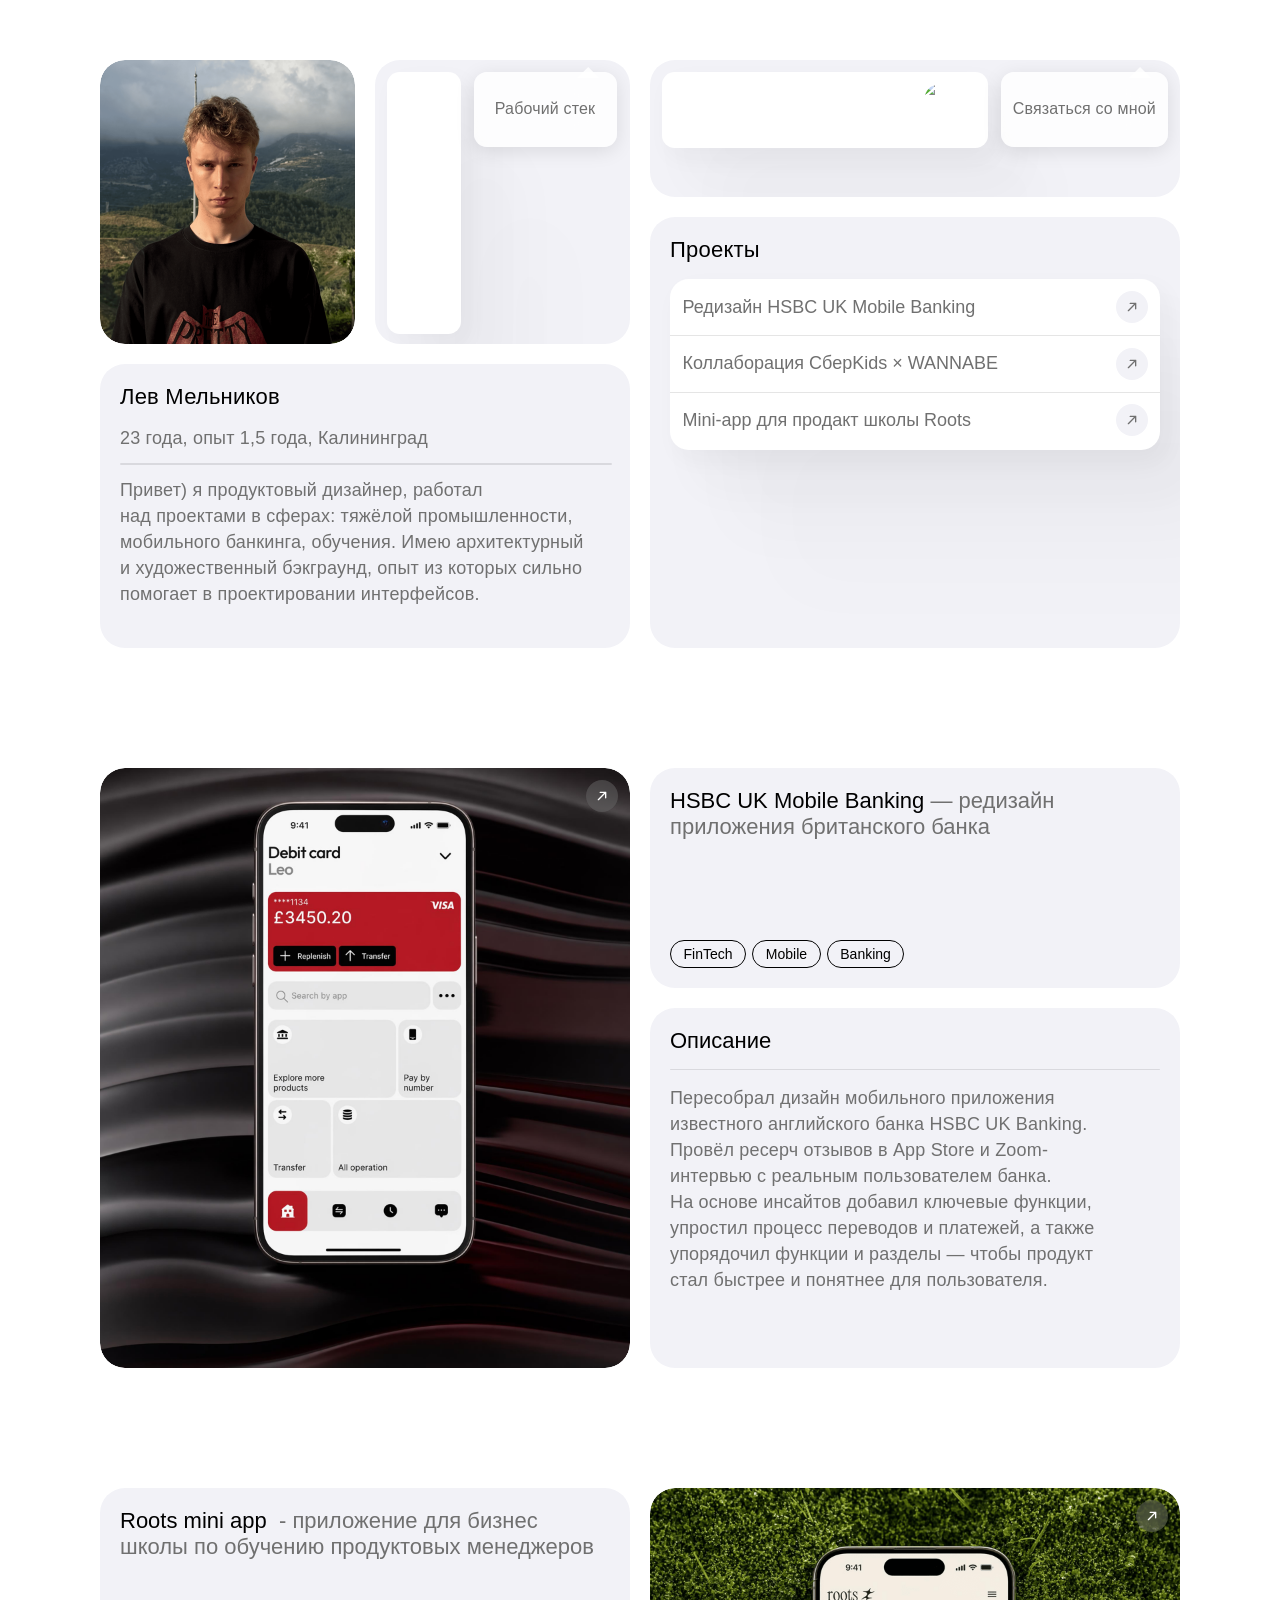
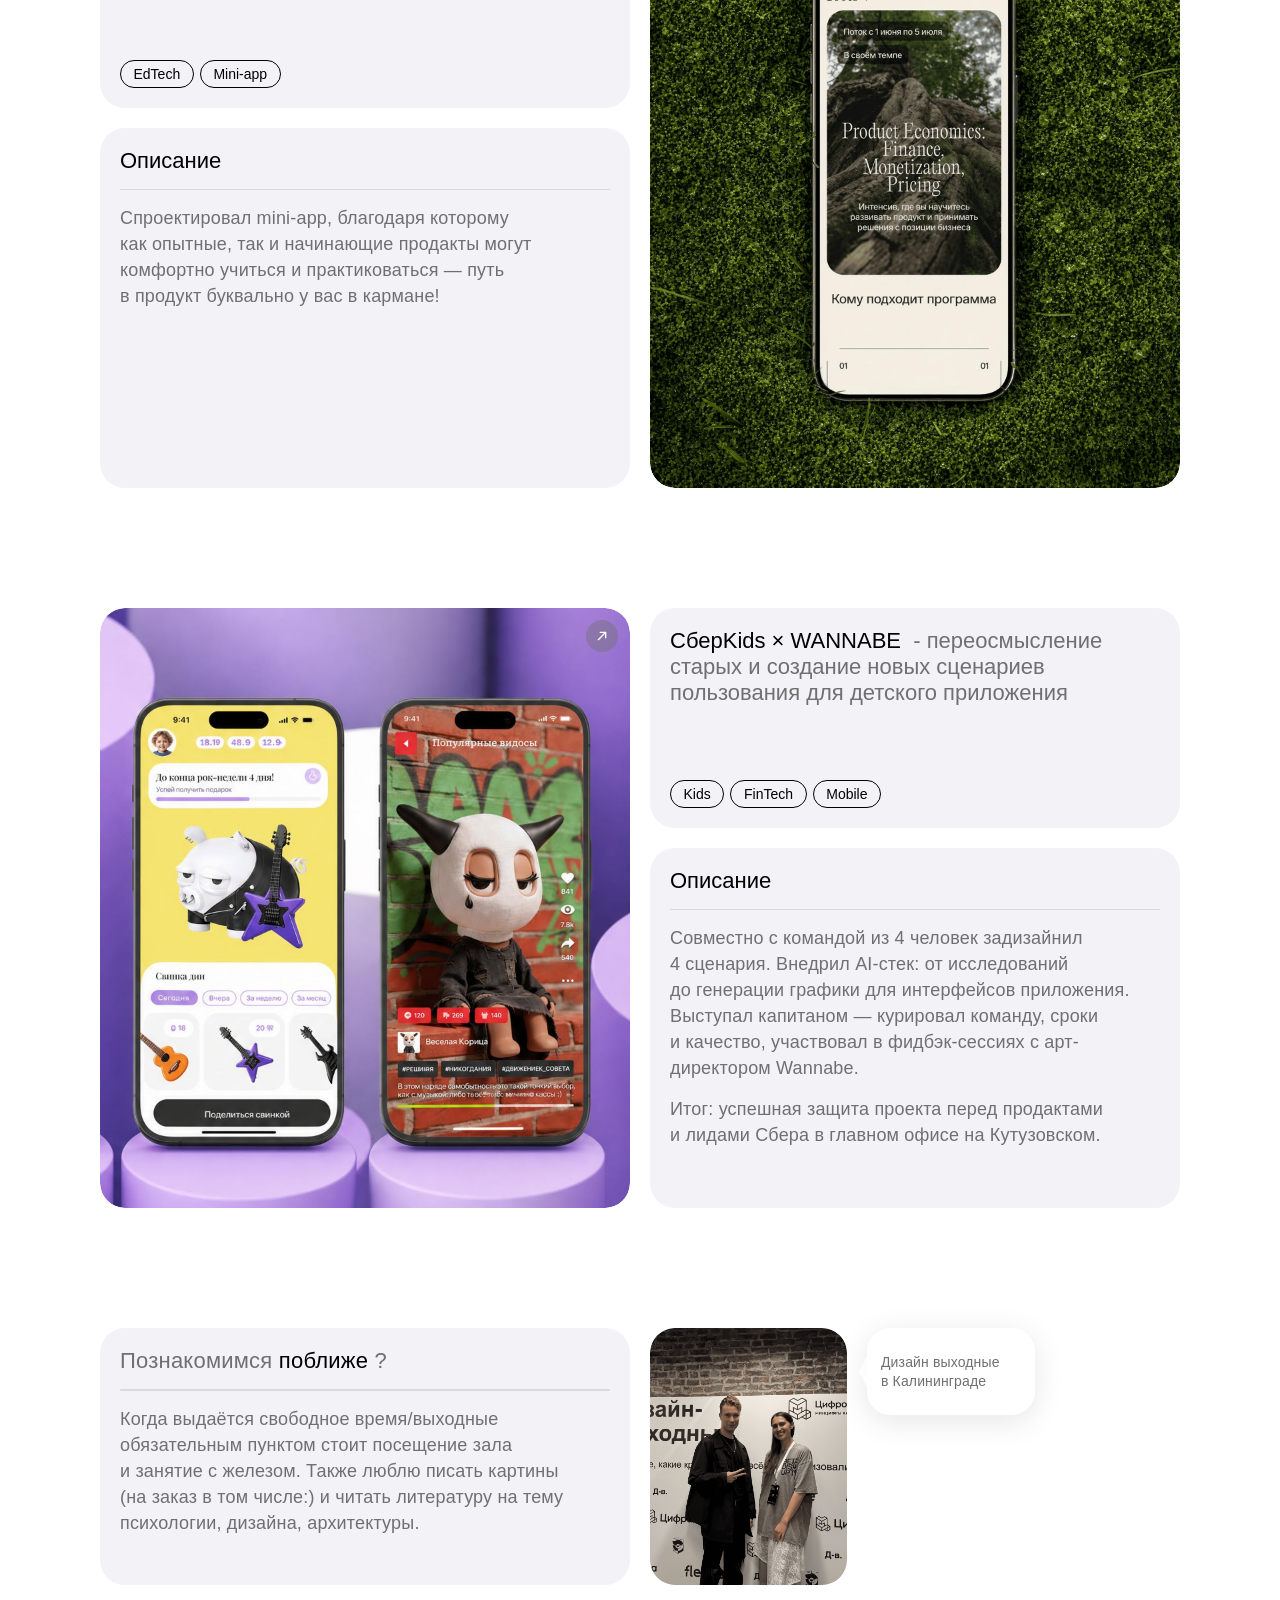
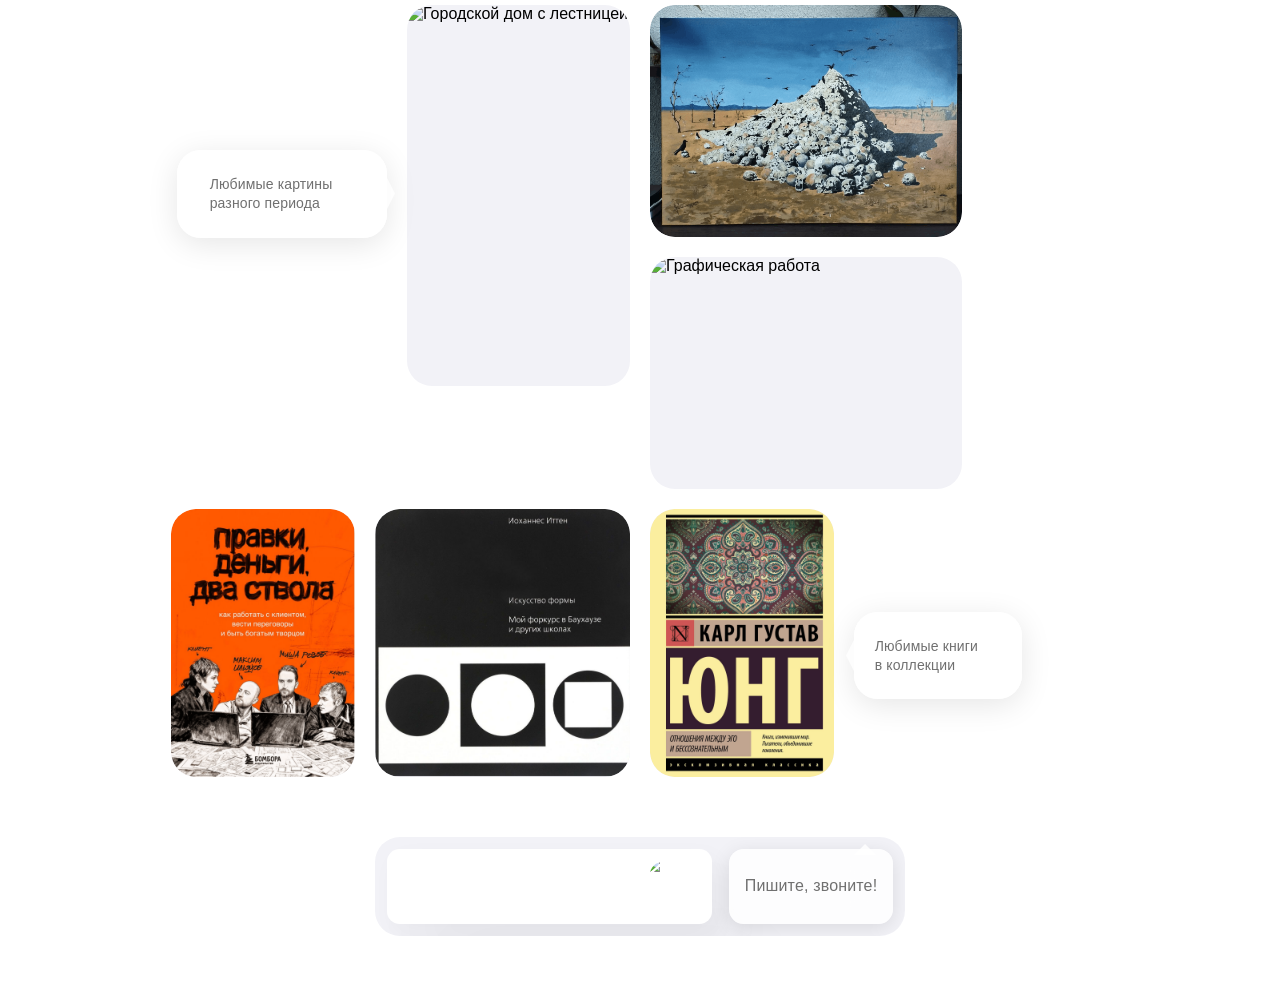
==== commit fcfd9fbb: "Add files via upload" ====
--- a/index.html
+++ b/index.html
@@ -4,7 +4,7 @@
     <meta charset="UTF-8" />
     <meta name="viewport" content="width=device-width, initial-scale=1.0" />
     <title>Portfolio</title>
-    <link rel="stylesheet" href="styles.css?v=4" />
+    <link rel="stylesheet" href="styles.css?v=7" />
   </head>
   <body>
     <main class="page-shell">
@@ -36,7 +36,7 @@
               <span class="divider" aria-hidden="true"></span>
               <p>
                 Привет) я&nbsp;продуктовый дизайнер, работал над&nbsp;проектами
-                в&nbsp;сферах: тяжелей промышленности, мобильного банкинга,
+                в&nbsp;сферах: тяжёлой промышленности, мобильного банкинга,
                 обучения. Имею архитектурный и&nbsp;художественный бэкграунд,
                 опыт из&nbsp;которых сильно помогает в&nbsp;проектировании
                 интерфейсов.
--- a/styles.css
+++ b/styles.css
@@ -2972,19 +2972,22 @@
 
 @media (max-width: 620px) {
   .page-shell {
+    align-items: stretch;
+    gap: 28px;
     padding: 12px;
+    overflow-x: hidden;
   }
 
   .cv-block,
   .project-block {
     padding: 0;
-    gap: 12px;
+    gap: 16px;
   }
 
   .about-block {
     grid-template-columns: 1fr;
     padding: 0;
-    gap: 12px;
+    gap: 16px;
   }
 
   .cv-column-left {
@@ -3007,6 +3010,17 @@
     width: 100%;
   }
 
+  .photo-card {
+    height: auto;
+    aspect-ratio: 2040 / 2272;
+  }
+
+  .photo-frame img,
+  .project-visual > img,
+  .about-photo img {
+    object-fit: cover;
+  }
+
   .about-text-card,
   .about-contact-bar {
     grid-column: auto;
@@ -3014,6 +3028,8 @@
 
   .about-text-card {
     height: auto;
+    gap: 12px;
+    padding: 18px;
   }
 
   .about-text-card h2,
@@ -3021,16 +3037,40 @@
     width: 100%;
   }
 
+  .about-text-card h2,
+  .projects-card h2,
+  .bio-card h1,
+  .project-summary-card h2,
+  .project-description-card h2 {
+    font-size: 20px;
+  }
+
+  .about-text-card p,
+  .bio-content p,
+  .project-description-card p {
+    font-size: 16px;
+    line-height: 23px;
+  }
+
   .about-photo {
     width: 100%;
     height: auto;
-    aspect-ratio: 1 / 1;
-  }
+    background: transparent;
+  }
+
+  .about-photo-event { aspect-ratio: 2955 / 3855; }
+  .about-photo-book-orange { aspect-ratio: 1840 / 2680; }
+  .about-photo-book-jung { aspect-ratio: 1840 / 2680; }
+  .about-photo-book-form { aspect-ratio: 2550 / 2680; }
+  .about-photo-painting-blue { aspect-ratio: 4680 / 3480; }
+  .about-photo-drawing { aspect-ratio: 4680 / 3480; }
+  .about-photo-house { aspect-ratio: 3345 / 5715; }
 
   .about-photo img {
     inset: 0;
     width: 100%;
     height: 100%;
+    border-radius: inherit;
     transform: none;
   }
 
@@ -3038,6 +3078,7 @@
     height: auto;
     flex-wrap: wrap;
     gap: 12px;
+    padding: 12px;
   }
 
   .about-social-row {
@@ -3046,10 +3087,6 @@
     flex-wrap: wrap;
   }
 
-  .photo-card {
-    height: 284px;
-  }
-
   .tools-card,
   .bio-card {
     grid-column: auto;
@@ -3067,35 +3104,61 @@
     flex-wrap: wrap;
   }
 
+  .icon-stack {
+    width: 100%;
+    min-height: 0;
+    flex-direction: row;
+    flex-wrap: wrap;
+  }
+
   .bio-content,
   .projects-list {
     width: 100%;
   }
 
+  .bio-card,
+  .projects-card,
+  .project-summary-card,
+  .project-description-card {
+    padding: 18px;
+  }
+
   .projects-card {
     height: auto;
-    min-height: 320px;
+    min-height: 0;
+  }
+
+  .projects-list {
+    height: auto;
+    margin-top: 14px;
   }
 
   .project-visual {
+    order: 1;
     height: auto;
     min-height: 0;
-    aspect-ratio: 53 / 60;
+    aspect-ratio: 1590 / 1800;
   }
 
   .project-info-column {
+    order: 2;
     height: auto;
-    gap: 12px;
+    gap: 16px;
   }
 
   .project-summary-card,
   .project-description-card {
     height: auto;
+    min-height: 0;
   }
 
   .project-tags {
     flex-wrap: wrap;
-    margin-top: 56px;
+    margin-top: 28px;
+  }
+
+  .project-tags span {
+    border-width: 1.625px;
   }
 
   .project-description-card h2,
@@ -3105,9 +3168,44 @@
   }
 
   .project-link {
-    align-items: flex-start;
+    align-items: center;
+    min-height: 64px;
     padding-top: 12px;
     padding-bottom: 12px;
+    font-size: 16px;
+    line-height: 22px;
+  }
+
+  .about-text-card { order: 1; }
+  .about-callout-event { order: 2; }
+  .about-photo-event { order: 3; }
+  .about-callout-books { order: 4; }
+  .about-photo-book-orange { order: 5; }
+  .about-photo-book-jung { order: 6; }
+  .about-photo-book-form { order: 7; }
+  .about-callout-paintings { order: 8; }
+  .about-photo-painting-blue { order: 9; }
+  .about-photo-drawing { order: 10; }
+  .about-photo-house { order: 11; }
+  .about-contact-bar { order: 12; }
+
+  .about-callout {
+    width: 100%;
+    height: auto;
+    min-height: 64px;
+    display: flex;
+    align-items: flex-start;
+    justify-content: center;
+    padding: 14px 18px;
+    border-radius: var(--card-radius);
+    font-size: 16px;
+    line-height: 22px;
+    background: rgba(255, 255, 255, 0.84);
+  }
+
+  .about-callout::before,
+  .about-callout::after {
+    display: none;
   }
 
   .roots-about-section {
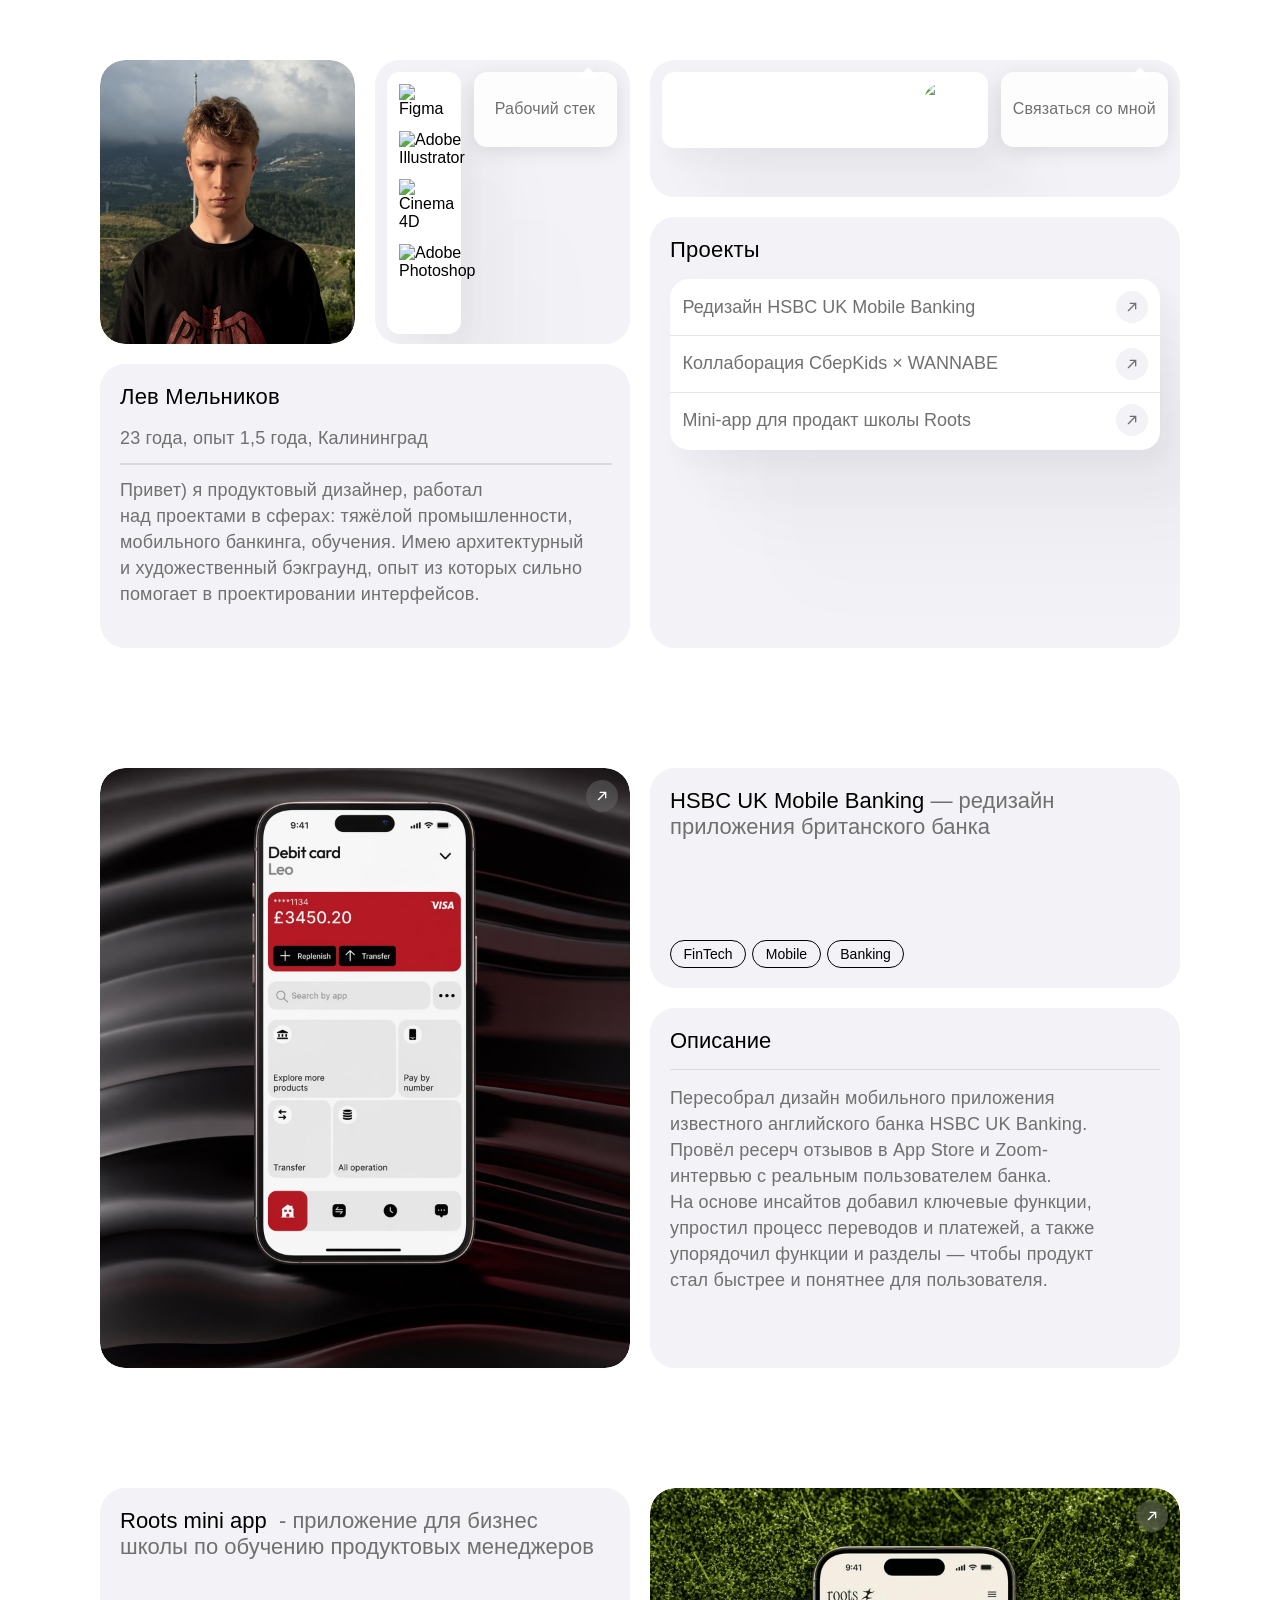
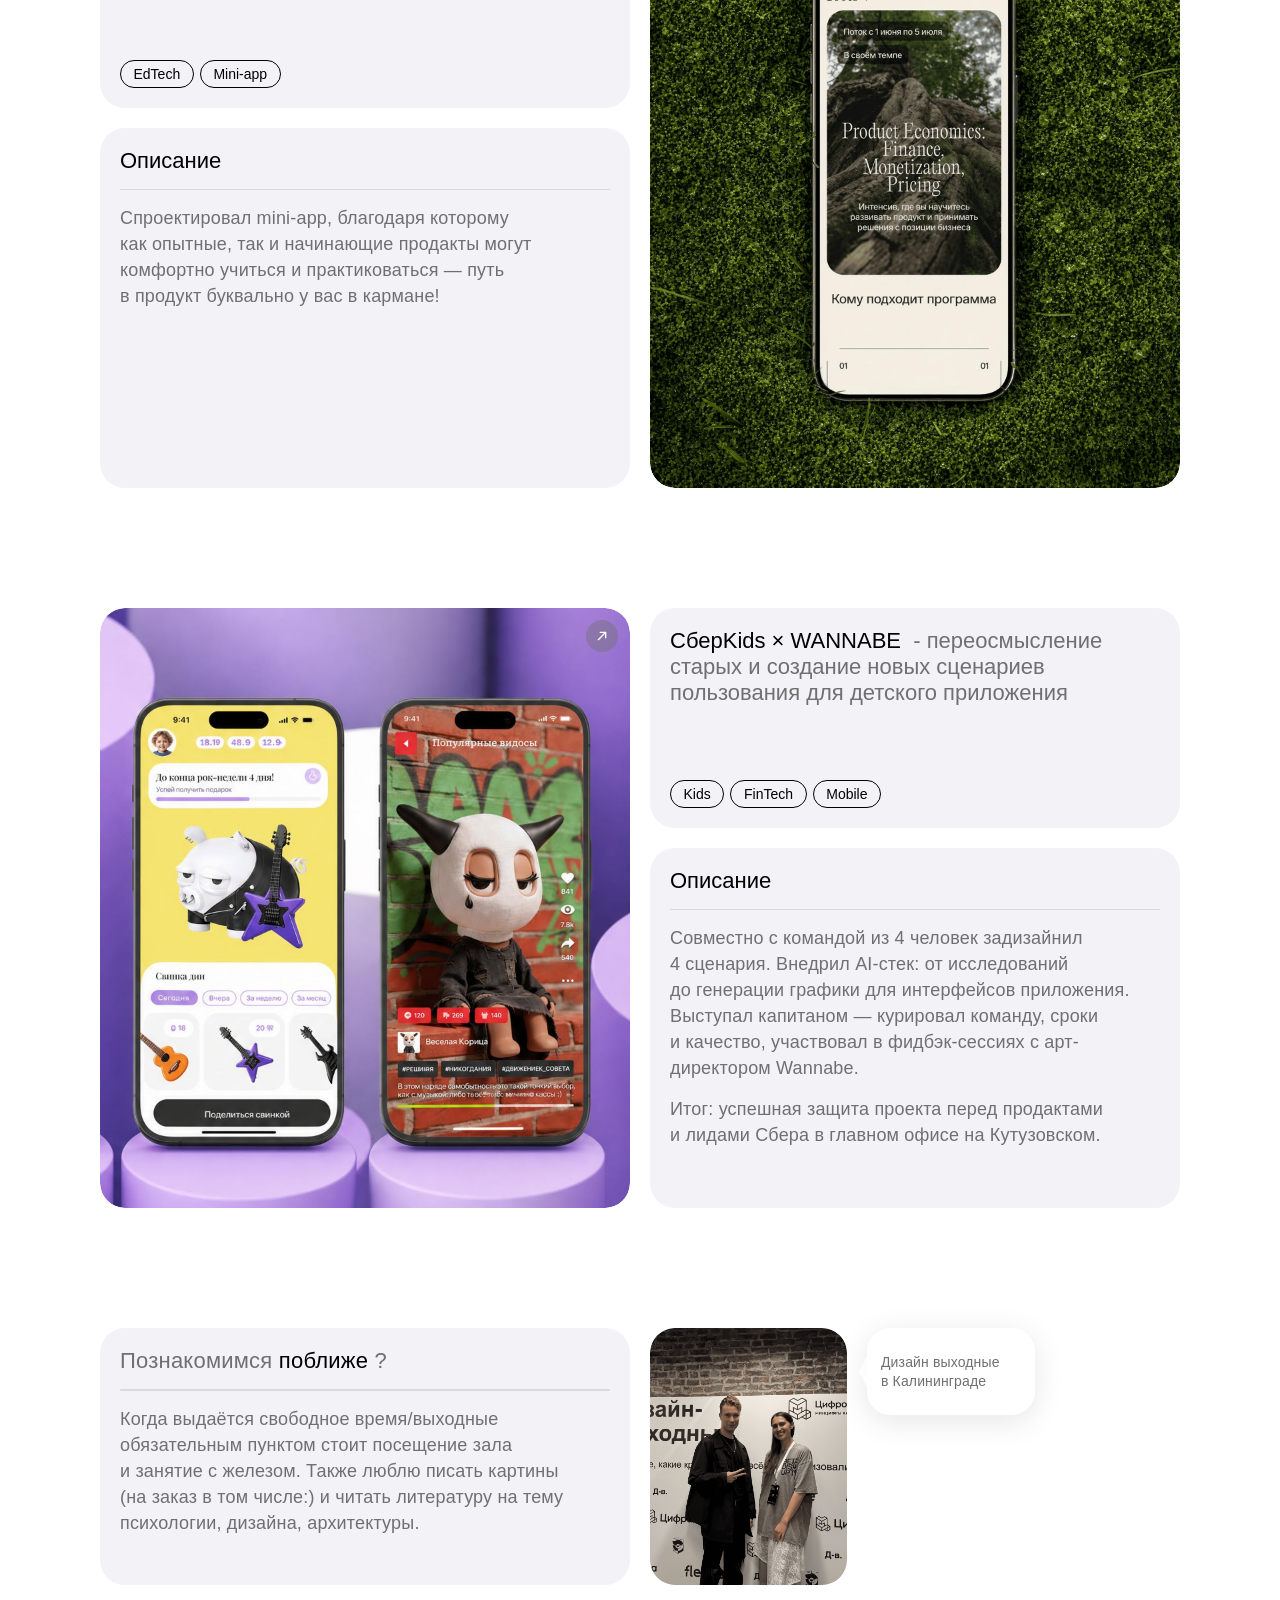
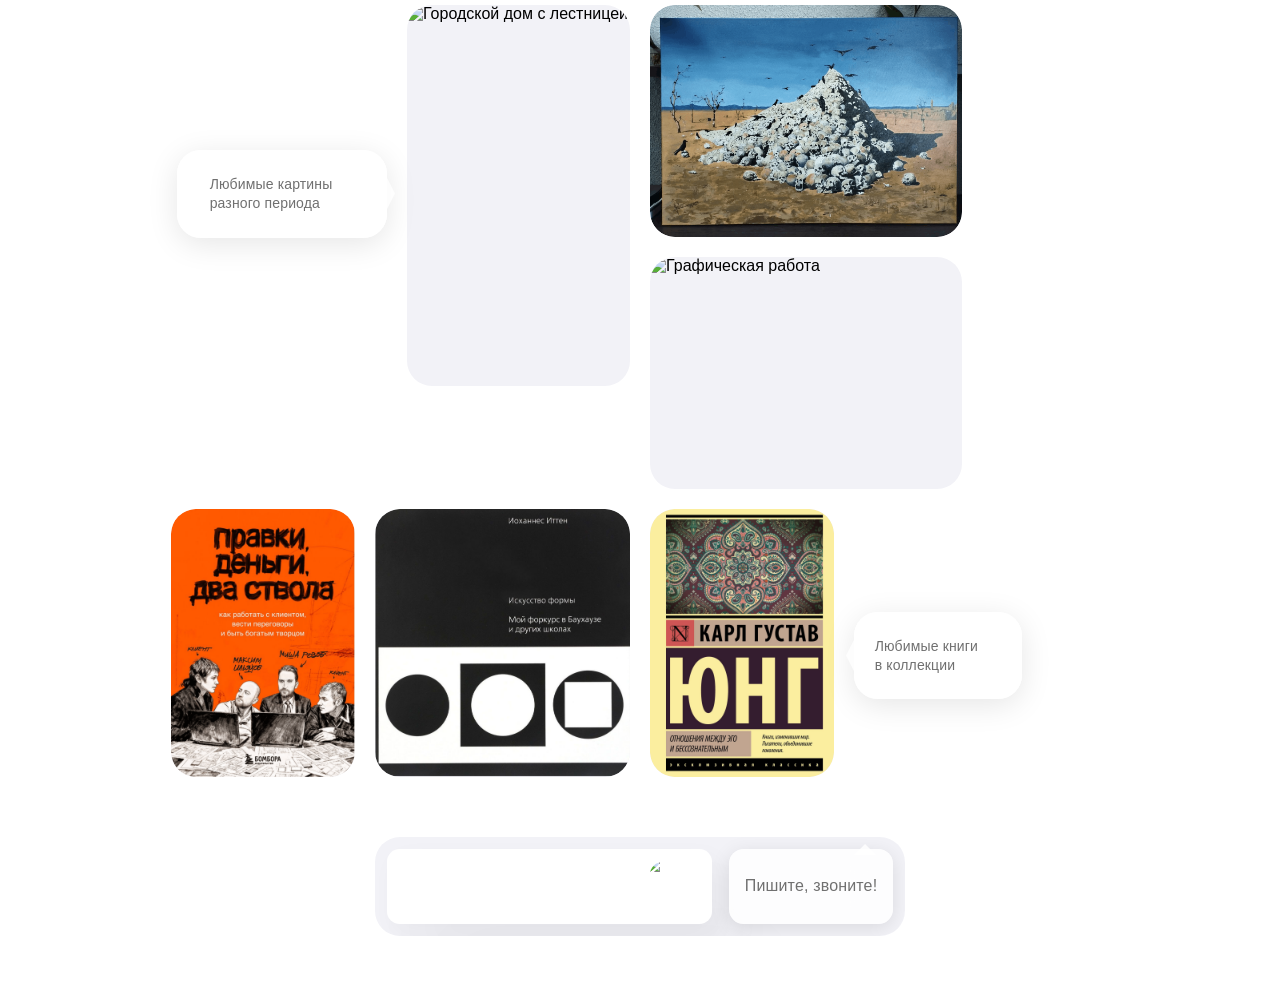
==== commit 078b5e7b: "Add files via upload" ====
--- a/index.html
+++ b/index.html
@@ -4,7 +4,7 @@
     <meta charset="UTF-8" />
     <meta name="viewport" content="width=device-width, initial-scale=1.0" />
     <title>Portfolio</title>
-    <link rel="stylesheet" href="styles.css?v=7" />
+    <link rel="stylesheet" href="styles.css?v=54" />
   </head>
   <body>
     <main class="page-shell">
@@ -21,10 +21,10 @@
 
           <article class="soft-card tools-card" aria-label="Рабочий стек">
             <div class="icon-stack shadow-card">
-              <span class="sprite-icon sprite-figma" aria-label="Figma"></span>
-              <span class="sprite-icon sprite-ai" aria-label="Adobe Illustrator"></span>
-              <span class="sprite-icon sprite-cinema" aria-label="Cinema 4D"></span>
-              <span class="sprite-icon sprite-ps" aria-label="Adobe Photoshop"></span>
+              <img class="icon-img" src="assets/icons/figma.svg" alt="Figma" />
+              <img class="icon-img" src="assets/icons/ai.svg" alt="Adobe Illustrator" />
+              <img class="icon-img" src="assets/icons/cinema.svg" alt="Cinema 4D" />
+              <img class="icon-img" src="assets/icons/ps.svg" alt="Adobe Photoshop" />
             </div>
             <div class="popover popover-tools">Рабочий стек</div>
           </article>
@@ -54,28 +54,36 @@
                 aria-label="Gmail"
                 target="_blank"
                 rel="noopener noreferrer"
-              ></a>
+              >
+                <img class="icon-img" src="assets/icons/gmail.svg" alt="" />
+              </a>
               <a
                 class="sprite-icon sprite-vk"
                 href="https://vk.com/leonardofrozen2003"
                 aria-label="VK"
                 target="_blank"
                 rel="noopener noreferrer"
-              ></a>
+              >
+                <img class="icon-img" src="assets/icons/vk.svg" alt="" />
+              </a>
               <a
                 class="sprite-icon sprite-cv"
                 href="assets/lev-melnikov-cv.pdf"
                 aria-label="CV"
                 target="_blank"
                 rel="noopener noreferrer"
-              ></a>
+              >
+                <img class="icon-img" src="assets/icons/cv.svg" alt="" />
+              </a>
               <a
                 class="sprite-icon sprite-telegram"
                 href="https://t.me/LeonardoFrozen"
                 aria-label="Telegram"
                 target="_blank"
                 rel="noopener noreferrer"
-              ></a>
+              >
+                <img class="icon-img" src="assets/icons/telegram.svg" alt="" />
+              </a>
               <a
                 class="instagram-icon"
                 href="https://www.instagram.com/leonardo_frozen03?igsh=MW1ka3NqbWczMG00eA%3D%3D&utm_source=qr"
@@ -83,10 +91,7 @@
                 target="_blank"
                 rel="noopener noreferrer"
               >
-                <img
-                  src="https://www.figma.com/api/mcp/asset/11776b9b-a28b-4581-b0d5-c467a9445876"
-                  alt=""
-                />
+                <img class="icon-img" src="assets/icons/instagram.svg" alt="" />
               </a>
             </div>
             <div class="popover popover-contact">Связаться со мной</div>
@@ -345,28 +350,36 @@
               aria-label="Gmail"
               target="_blank"
               rel="noopener noreferrer"
-            ></a>
+            >
+              <img class="icon-img" src="assets/icons/gmail.svg" alt="" />
+            </a>
             <a
               class="sprite-icon sprite-vk"
               href="https://vk.com/leonardofrozen2003"
               aria-label="VK"
               target="_blank"
               rel="noopener noreferrer"
-            ></a>
+            >
+              <img class="icon-img" src="assets/icons/vk.svg" alt="" />
+            </a>
             <a
               class="sprite-icon sprite-cv"
               href="assets/lev-melnikov-cv.pdf"
               aria-label="CV"
               target="_blank"
               rel="noopener noreferrer"
-            ></a>
+            >
+              <img class="icon-img" src="assets/icons/cv.svg" alt="" />
+            </a>
             <a
               class="sprite-icon sprite-telegram"
               href="https://t.me/LeonardoFrozen"
               aria-label="Telegram"
               target="_blank"
               rel="noopener noreferrer"
-            ></a>
+            >
+              <img class="icon-img" src="assets/icons/telegram.svg" alt="" />
+            </a>
             <a
               class="instagram-icon"
               href="https://www.instagram.com/leonardo_frozen03?igsh=MW1ka3NqbWczMG00eA%3D%3D&utm_source=qr"
@@ -374,10 +387,7 @@
               target="_blank"
               rel="noopener noreferrer"
             >
-              <img
-                src="https://www.figma.com/api/mcp/asset/7b0c430f-86d0-4d1e-bb7d-20600fe38db0"
-                alt=""
-              />
+              <img class="icon-img" src="assets/icons/instagram.svg" alt="" />
             </a>
           </div>
           <div class="popover about-contact-popover">Пишите, звоните!</div>
--- a/styles.css
+++ b/styles.css
@@ -1143,7 +1143,9 @@
 .roots-userflow-section {
   position: relative;
   width: 100%;
-  aspect-ratio: 1200 / 717;
+  display: flex;
+  justify-content: center;
+  aspect-ratio: auto;
   overflow: hidden;
   background: #434a40;
   color: #fff9e7;
@@ -1151,6 +1153,18 @@
     "Segoe UI", sans-serif;
 }
 
+.roots-userflow-image {
+  display: block;
+  width: min(100%, 1720px);
+  aspect-ratio: 3600 / 2151;
+  height: auto;
+  flex: 0 0 auto;
+  background-image: url('[data-uri]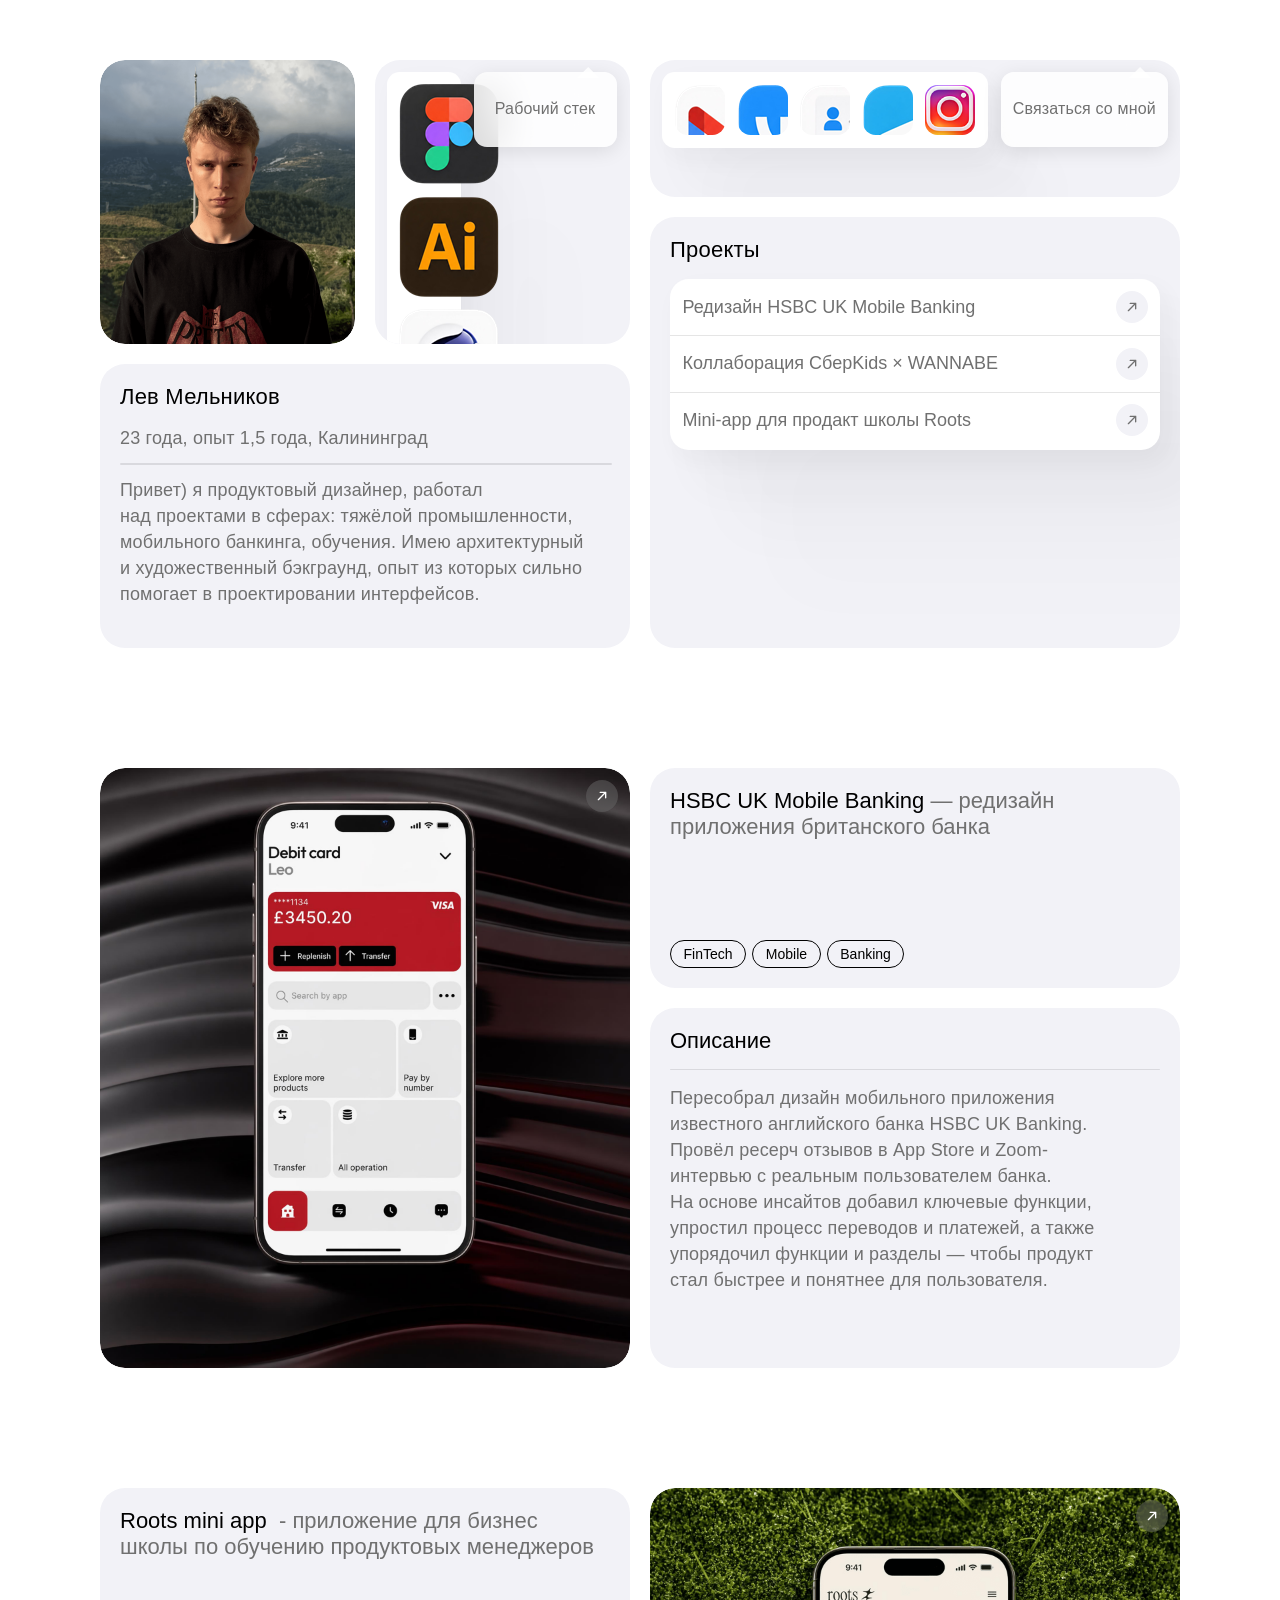
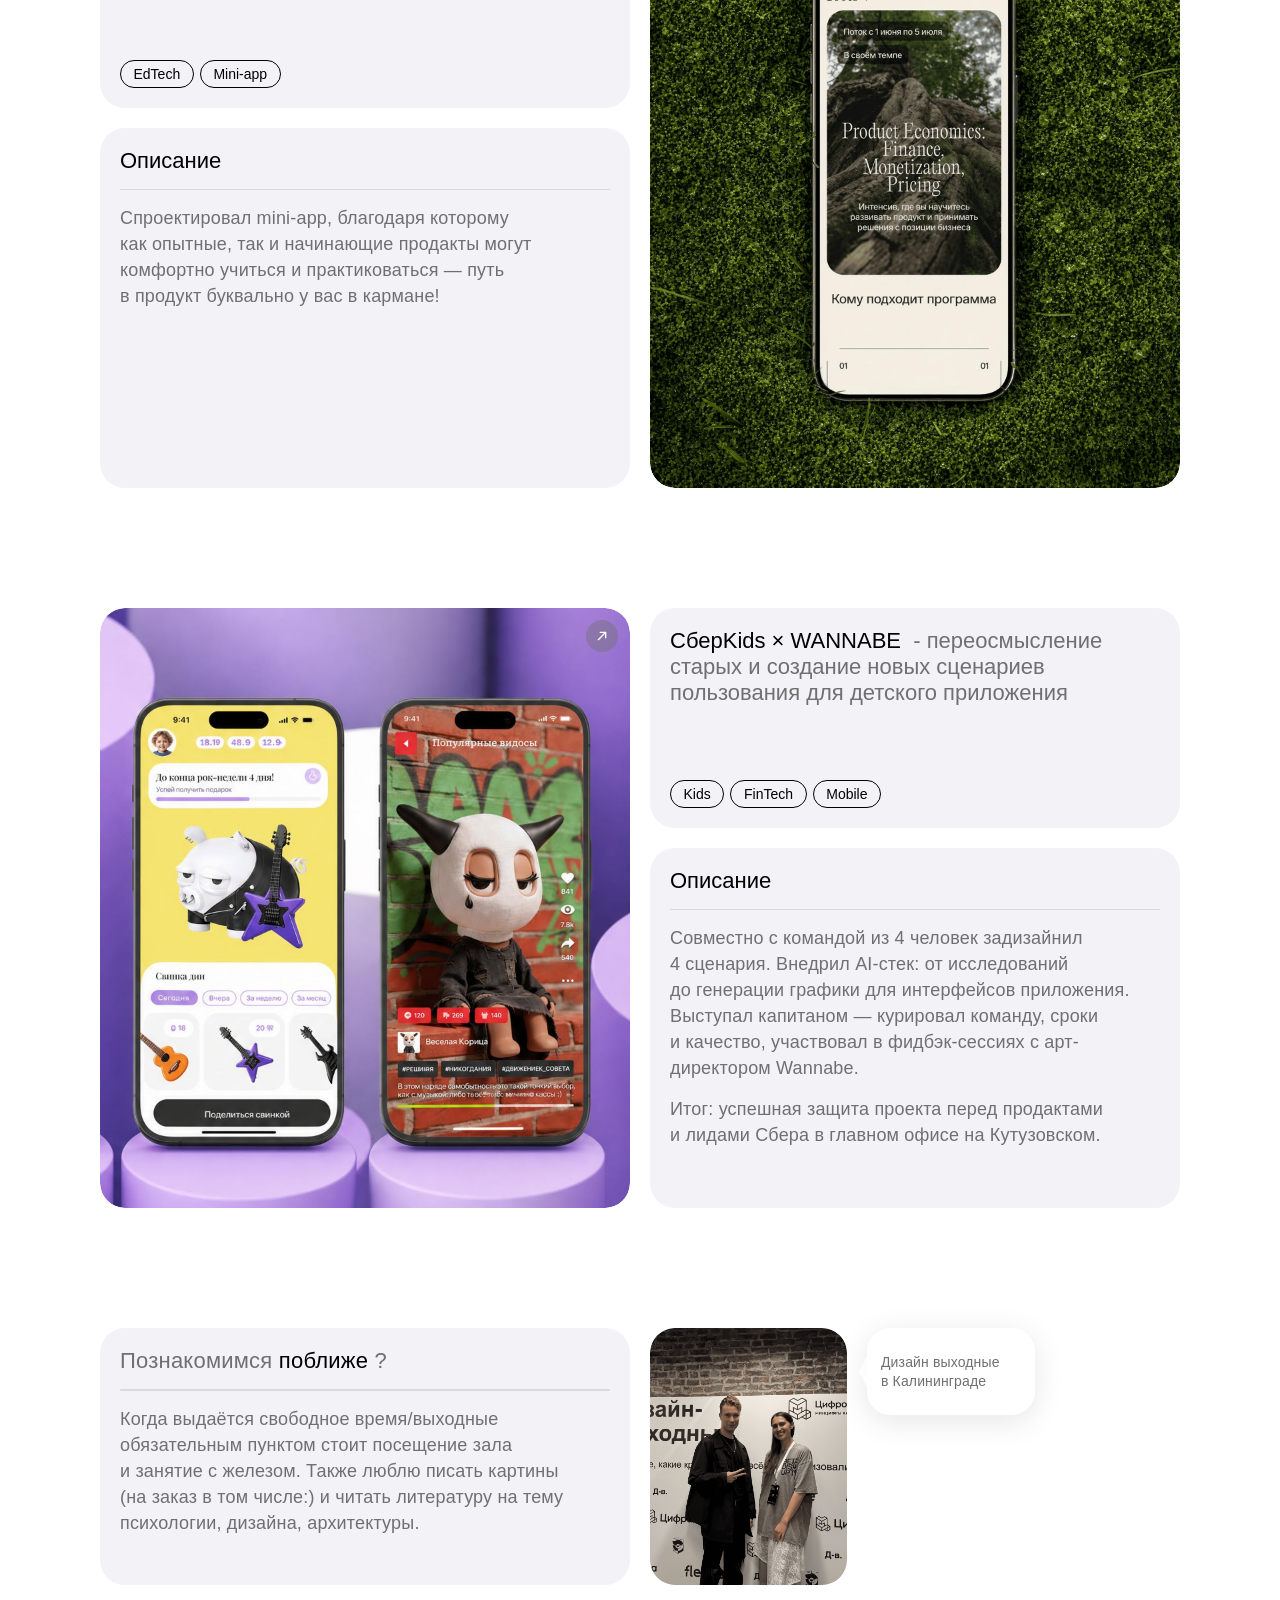
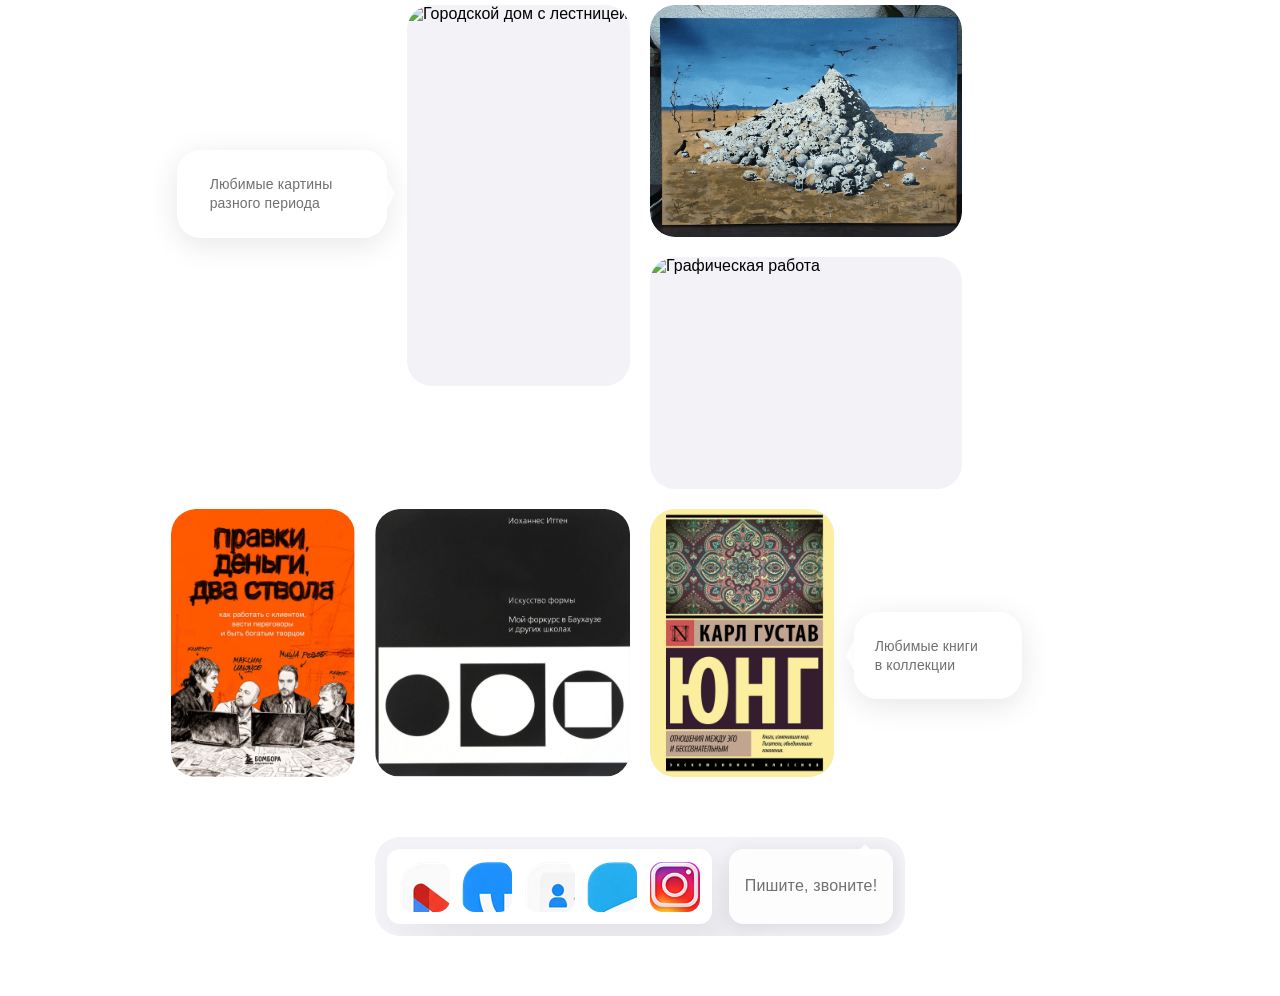
==== commit d39fda8f: "Add files via upload" ====
--- a/index.html
+++ b/index.html
@@ -4,7 +4,7 @@
     <meta charset="UTF-8" />
     <meta name="viewport" content="width=device-width, initial-scale=1.0" />
     <title>Portfolio</title>
-    <link rel="stylesheet" href="styles.css?v=54" />
+    <link rel="stylesheet" href="styles.css?v=56" />
   </head>
   <body>
     <main class="page-shell">
@@ -21,10 +21,10 @@
 
           <article class="soft-card tools-card" aria-label="Рабочий стек">
             <div class="icon-stack shadow-card">
-              <img class="icon-img" src="assets/icons/figma.svg" alt="Figma" />
-              <img class="icon-img" src="assets/icons/ai.svg" alt="Adobe Illustrator" />
-              <img class="icon-img" src="assets/icons/cinema.svg" alt="Cinema 4D" />
-              <img class="icon-img" src="assets/icons/ps.svg" alt="Adobe Photoshop" />
+              <img class="icon-img" src="[data-uri]" alt="Figma" />
+              <img class="icon-img" src="[data-uri]" alt="Adobe Illustrator" />
+              <img class="icon-img" src="[data-uri]" alt="Cinema 4D" />
+              <img class="icon-img" src="[data-uri]" alt="Adobe Photoshop" />
             </div>
             <div class="popover popover-tools">Рабочий стек</div>
           </article>
@@ -55,7 +55,7 @@
                 target="_blank"
                 rel="noopener noreferrer"
               >
-                <img class="icon-img" src="assets/icons/gmail.svg" alt="" />
+                <img class="icon-img" src="[data-uri]" alt="" />
               </a>
               <a
                 class="sprite-icon sprite-vk"
@@ -64,7 +64,7 @@
                 target="_blank"
                 rel="noopener noreferrer"
               >
-                <img class="icon-img" src="assets/icons/vk.svg" alt="" />
+                <img class="icon-img" src="[data-uri]" alt="" />
               </a>
               <a
                 class="sprite-icon sprite-cv"
@@ -73,7 +73,7 @@
                 target="_blank"
                 rel="noopener noreferrer"
               >
-                <img class="icon-img" src="assets/icons/cv.svg" alt="" />
+                <img class="icon-img" src="[data-uri]" alt="" />
               </a>
               <a
                 class="sprite-icon sprite-telegram"
@@ -82,7 +82,7 @@
                 target="_blank"
                 rel="noopener noreferrer"
               >
-                <img class="icon-img" src="assets/icons/telegram.svg" alt="" />
+                <img class="icon-img" src="[data-uri]" alt="" />
               </a>
               <a
                 class="instagram-icon"
@@ -91,7 +91,7 @@
                 target="_blank"
                 rel="noopener noreferrer"
               >
-                <img class="icon-img" src="assets/icons/instagram.svg" alt="" />
+                <img class="icon-img" src="[data-uri]" alt="" />
               </a>
             </div>
             <div class="popover popover-contact">Связаться со мной</div>
@@ -351,7 +351,7 @@
               target="_blank"
               rel="noopener noreferrer"
             >
-              <img class="icon-img" src="assets/icons/gmail.svg" alt="" />
+              <img class="icon-img" src="[data-uri]" alt="" />
             </a>
             <a
               class="sprite-icon sprite-vk"
@@ -360,7 +360,7 @@
               target="_blank"
               rel="noopener noreferrer"
             >
-              <img class="icon-img" src="assets/icons/vk.svg" alt="" />
+              <img class="icon-img" src="[data-uri]" alt="" />
             </a>
             <a
               class="sprite-icon sprite-cv"
@@ -369,7 +369,7 @@
               target="_blank"
               rel="noopener noreferrer"
             >
-              <img class="icon-img" src="assets/icons/cv.svg" alt="" />
+              <img class="icon-img" src="[data-uri]" alt="" />
             </a>
             <a
               class="sprite-icon sprite-telegram"
@@ -378,7 +378,7 @@
               target="_blank"
               rel="noopener noreferrer"
             >
-              <img class="icon-img" src="assets/icons/telegram.svg" alt="" />
+              <img class="icon-img" src="[data-uri]" alt="" />
             </a>
             <a
               class="instagram-icon"
@@ -387,7 +387,7 @@
               target="_blank"
               rel="noopener noreferrer"
             >
-              <img class="icon-img" src="assets/icons/instagram.svg" alt="" />
+              <img class="icon-img" src="[data-uri]" alt="" />
             </a>
           </div>
           <div class="popover about-contact-popover">Пишите, звоните!</div>
